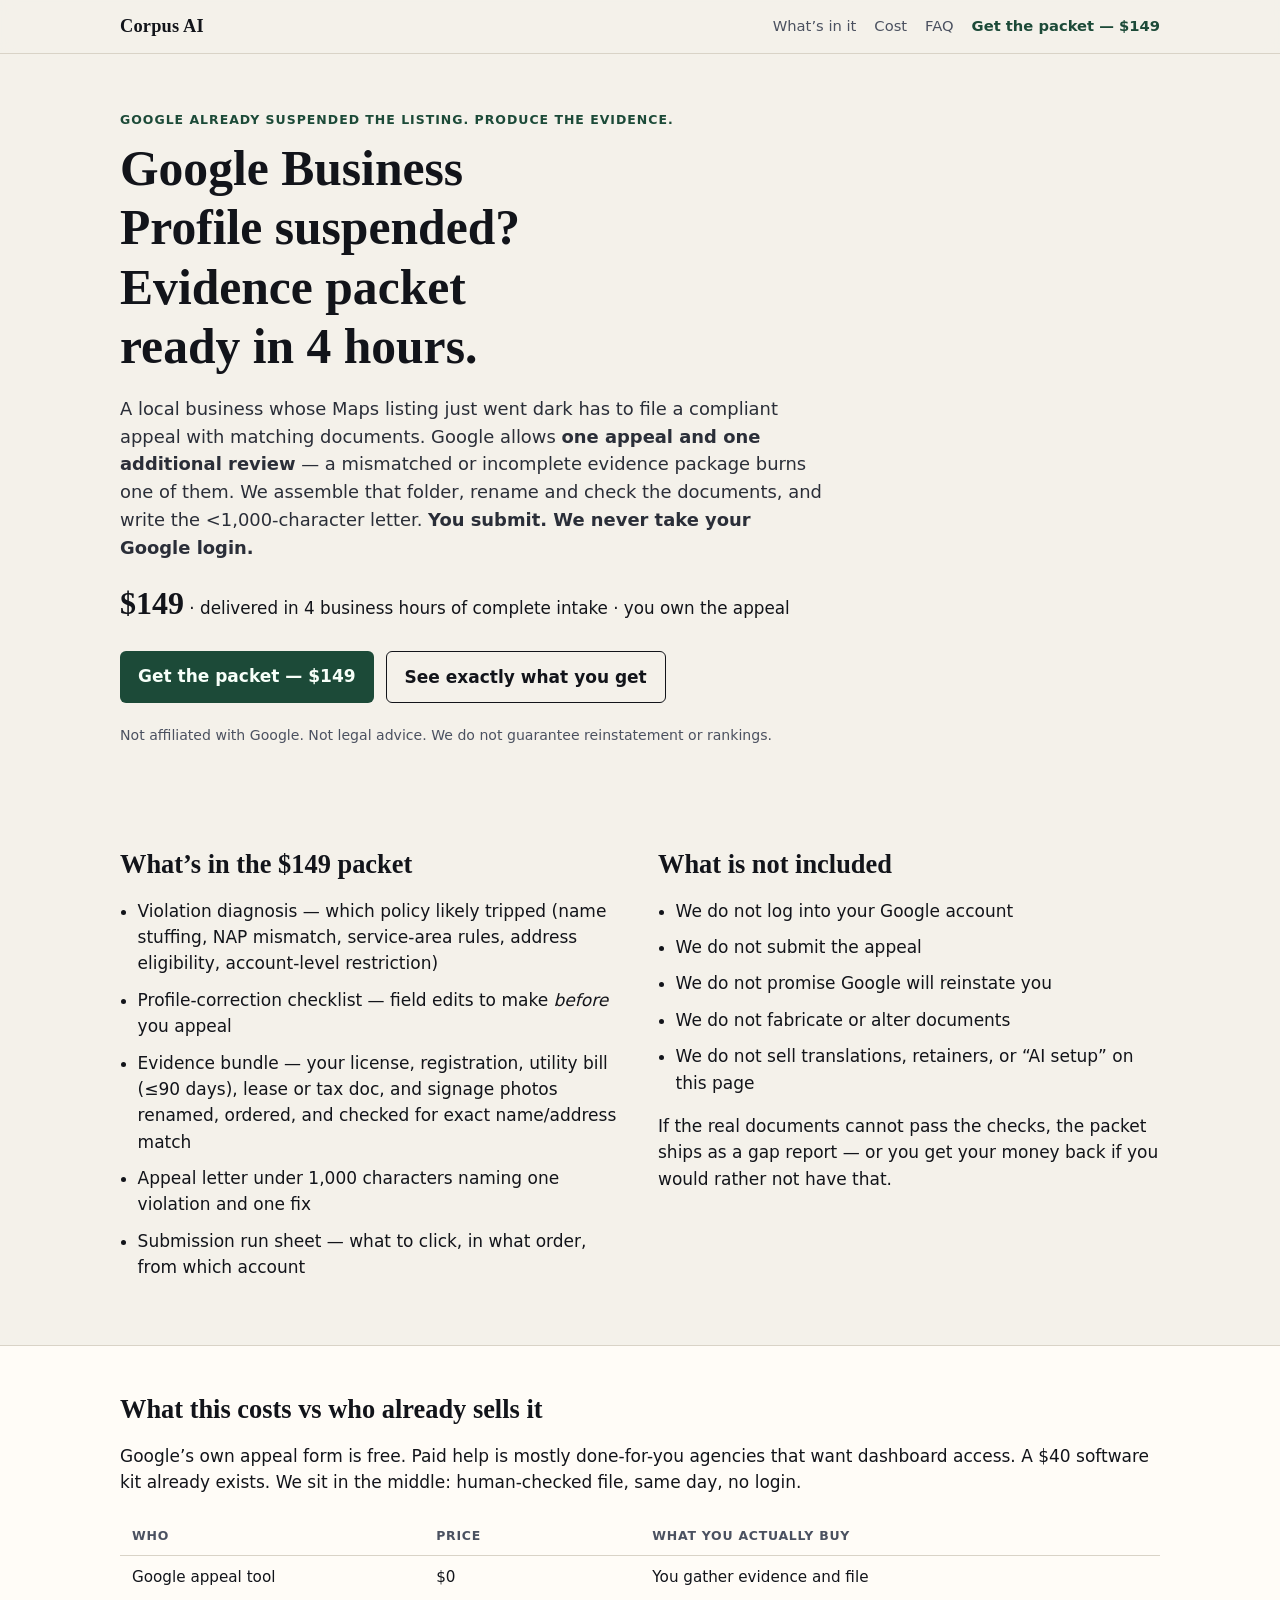
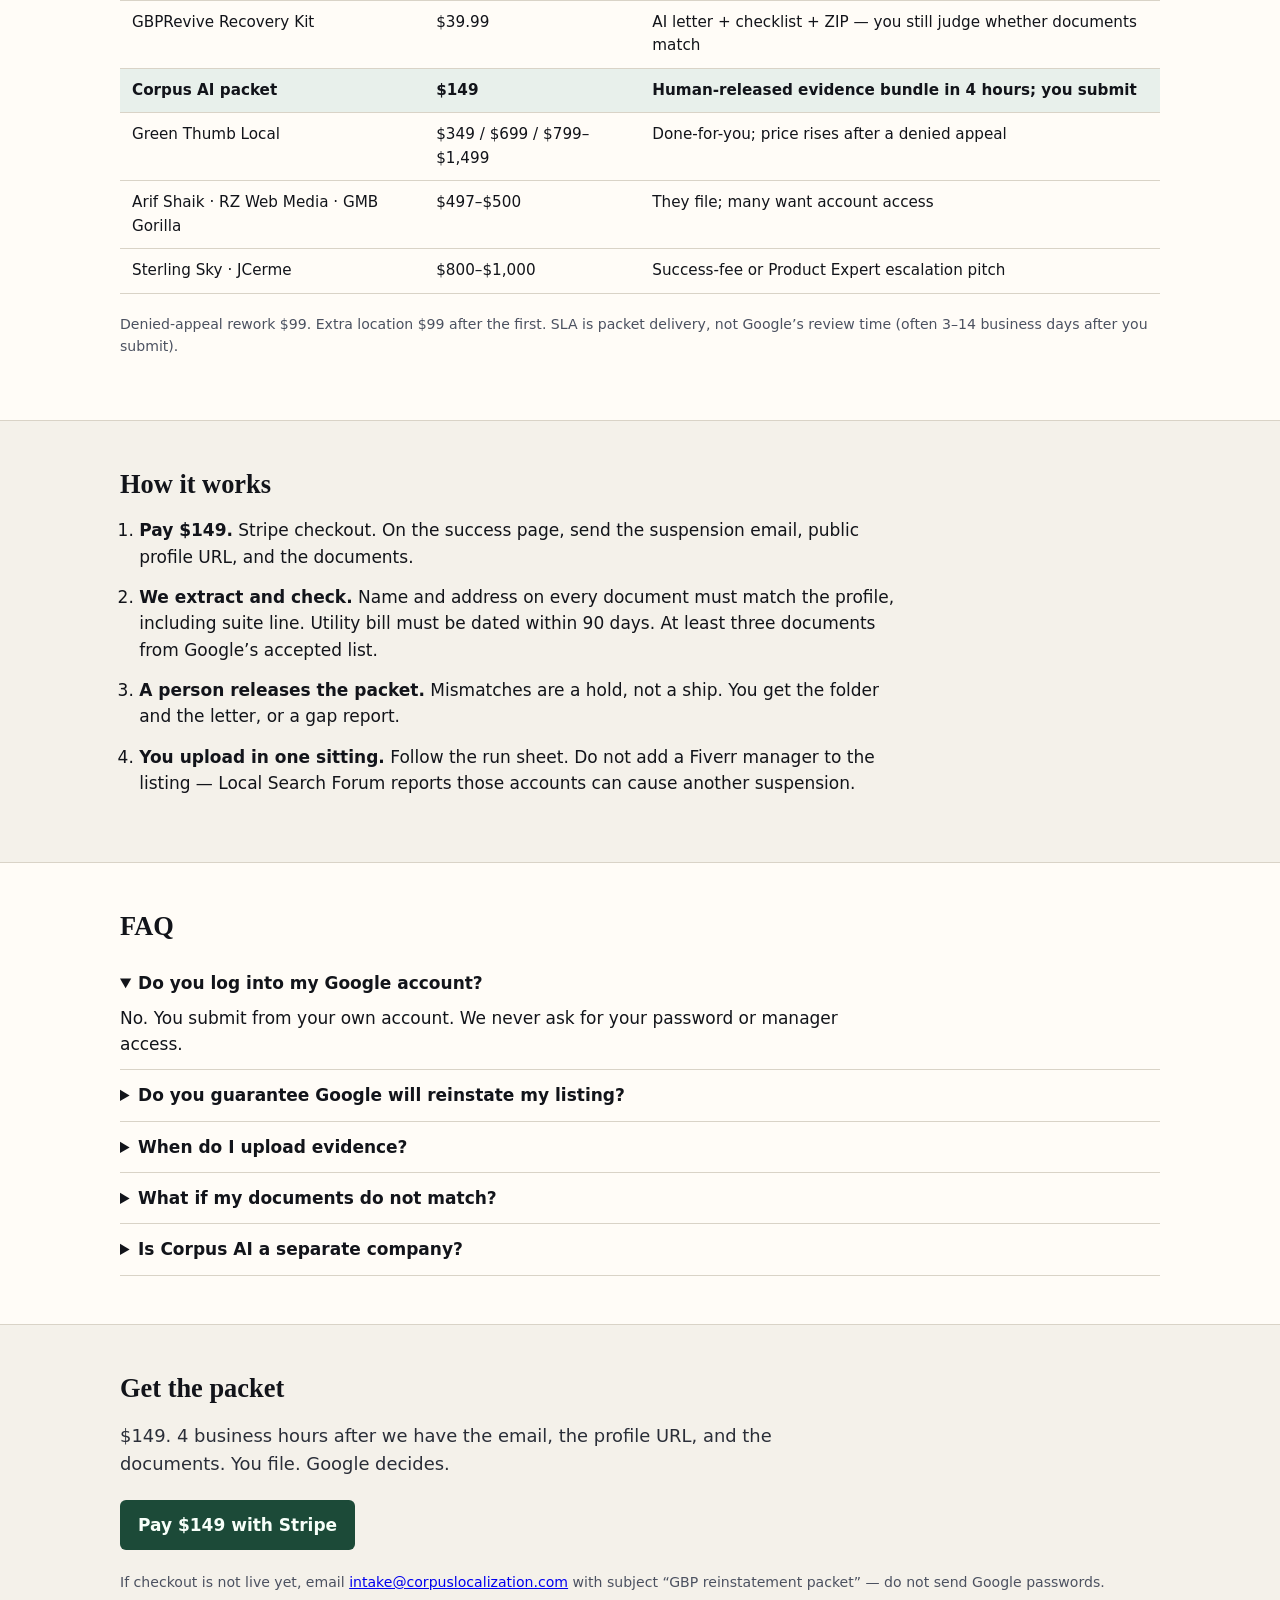
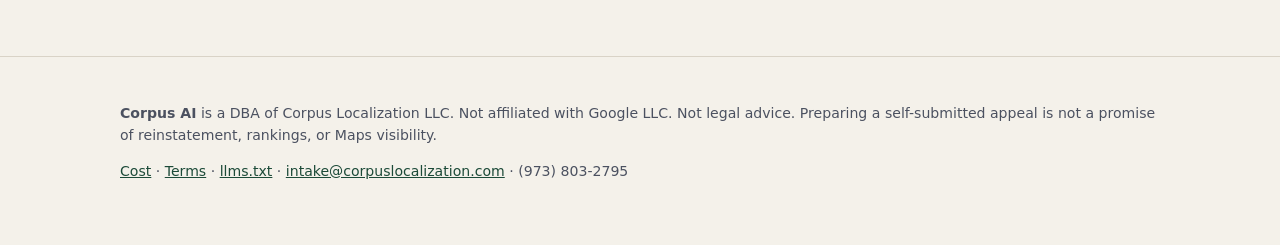
==== index.html @ 4a54da47 "Restore July 2026 appeal-flow copy and add cost page" ====
<!DOCTYPE html>
<html lang="en">
<head>
  <meta charset="utf-8">
  <meta name="viewport" content="width=device-width, initial-scale=1">
  <title>Google Business Profile suspended — evidence packet in 4 hours | Corpus AI</title>
  <meta name="description" content="Google suspended your Business Profile. Get an upload-ready evidence packet in 4 hours for $149. You submit. We never take your Google login. We do not guarantee reinstatement.">
  <link rel="canonical" href="https://nshempstead1.github.io/corpus-ai/">
  <meta name="robots" content="index,follow">
  <meta property="og:title" content="Google Business Profile suspended — evidence packet in 4 hours">
  <meta property="og:description" content="$149. 4-hour SLA. Matching evidence, appeal letter, submission run sheet. You submit from your own account.">
  <meta property="og:url" content="https://nshempstead1.github.io/corpus-ai/">
  <meta property="og:type" content="website">
  <meta property="og:site_name" content="Corpus AI">
  <link rel="stylesheet" href="styles.css">
  <script type="application/ld+json">
  {
    "@context": "https://schema.org",
    "@type": "FAQPage",
    "mainEntity": [
      {
        "@type": "Question",
        "name": "Do you log into my Google account?",
        "acceptedAnswer": {
          "@type": "Answer",
          "text": "No. Corpus AI prepares an evidence packet and a short appeal letter. You submit from your own Google account. We never ask for your password or manager access."
        }
      },
      {
        "@type": "Question",
        "name": "Do you guarantee Google will reinstate my listing?",
        "acceptedAnswer": {
          "@type": "Answer",
          "text": "No. We guarantee a complete, policy-mapped packet delivered within 4 business hours of complete intake. Google’s decision is Google’s. A wrong or early appeal can make the next review harder, which is why we hold packets that fail document checks."
        }
      },
      {
        "@type": "Question",
        "name": "When do I upload evidence?",
        "acceptedAnswer": {
          "@type": "Answer",
          "text": "In July 2026 Google updated the appeal flow so evidence attaches directly while filing. If your account still shows the separate evidence form, Google’s documentation says it must be submitted within 60 minutes of opening it. Either way: Google allows one appeal and, if denied, one additional review — so the packet is built to be complete before you open the appeals tool."
        }
      },
      {
        "@type": "Question",
        "name": "What if my documents do not match the profile?",
        "acceptedAnswer": {
          "@type": "Answer",
          "text": "We do not fabricate utility bills, licenses, or backdated leases. If name or address cannot be matched, you get a gap report of what is missing, or a refund if you would rather not have that."
        }
      },
      {
        "@type": "Question",
        "name": "How is this different from a $349–$1,000 reinstatement agency?",
        "acceptedAnswer": {
          "@type": "Answer",
          "text": "Most shops take dashboard access and file the appeal for you over days or weeks. We sell the file you upload. GBPRevive sells a $39.99 software kit. We are a human-checked packet at $149: OCR and exact name/address match before we release."
        }
      }
    ]
  }
  </script>
</head>
<body>
  <header class="top">
    <div class="wrap bar">
      <a class="brand" href="./">Corpus AI</a>
      <nav>
        <a href="#whats-in">What’s in it</a>
        <a href="cost.html">Cost</a>
        <a href="#faq">FAQ</a>
        <a class="nav-cta" href="#buy">Get the packet — $149</a>
      </nav>
    </div>
  </header>

  <main>
    <section class="hero">
      <div class="wrap">
        <p class="eyebrow">Google already suspended the listing. Produce the evidence.</p>
        <h1>Google Business Profile suspended? Evidence packet ready in 4 hours.</h1>
        <p class="lede">A local business whose Maps listing just went dark has to file a compliant appeal with matching documents. Google allows <strong>one appeal and one additional review</strong> — a mismatched or incomplete evidence package burns one of them. We assemble that folder, rename and check the documents, and write the &lt;1,000-character letter. <strong>You submit. We never take your Google login.</strong></p>
        <p class="price-line"><span class="price">$149</span> · delivered in 4 business hours of complete intake · you own the appeal</p>
        <p class="cta-row">
          <a class="btn" id="buy-btn" href="#buy">Get the packet — $149</a>
          <a class="btn ghost" href="#whats-in">See exactly what you get</a>
        </p>
        <p class="fine">Not affiliated with Google. Not legal advice. We do not guarantee reinstatement or rankings.</p>
      </div>
    </section>

    <section id="whats-in">
      <div class="wrap split">
        <div>
          <h2>What’s in the $149 packet</h2>
          <ul class="checks">
            <li>Violation diagnosis — which policy likely tripped (name stuffing, NAP mismatch, service-area rules, address eligibility, account-level restriction)</li>
            <li>Profile-correction checklist — field edits to make <em>before</em> you appeal</li>
            <li>Evidence bundle — your license, registration, utility bill (≤90 days), lease or tax doc, and signage photos renamed, ordered, and checked for exact name/address match</li>
            <li>Appeal letter under 1,000 characters naming one violation and one fix</li>
            <li>Submission run sheet — what to click, in what order, from which account</li>
          </ul>
        </div>
        <div>
          <h2>What is not included</h2>
          <ul class="no">
            <li>We do not log into your Google account</li>
            <li>We do not submit the appeal</li>
            <li>We do not promise Google will reinstate you</li>
            <li>We do not fabricate or alter documents</li>
            <li>We do not sell translations, retainers, or “AI setup” on this page</li>
          </ul>
          <p>If the real documents cannot pass the checks, the packet ships as a gap report — or you get your money back if you would rather not have that.</p>
        </div>
      </div>
    </section>

    <section class="alt" id="price">
      <div class="wrap">
        <h2>What this costs vs who already sells it</h2>
        <p>Google’s own appeal form is free. Paid help is mostly done-for-you agencies that want dashboard access. A $40 software kit already exists. We sit in the middle: human-checked file, same day, no login.</p>
        <div class="table-wrap">
          <table>
            <thead>
              <tr>
                <th>Who</th>
                <th>Price</th>
                <th>What you actually buy</th>
              </tr>
            </thead>
            <tbody>
              <tr>
                <td>Google appeal tool</td>
                <td>$0</td>
                <td>You gather evidence and file</td>
              </tr>
              <tr>
                <td>GBPRevive Recovery Kit</td>
                <td>$39.99</td>
                <td>AI letter + checklist + ZIP — you still judge whether documents match</td>
              </tr>
              <tr class="us">
                <td>Corpus AI packet</td>
                <td>$149</td>
                <td>Human-released evidence bundle in 4 hours; you submit</td>
              </tr>
              <tr>
                <td>Green Thumb Local</td>
                <td>$349 / $699 / $799–$1,499</td>
                <td>Done-for-you; price rises after a denied appeal</td>
              </tr>
              <tr>
                <td>Arif Shaik · RZ Web Media · GMB Gorilla</td>
                <td>$497–$500</td>
                <td>They file; many want account access</td>
              </tr>
              <tr>
                <td>Sterling Sky · JCerme</td>
                <td>$800–$1,000</td>
                <td>Success-fee or Product Expert escalation pitch</td>
              </tr>
            </tbody>
          </table>
        </div>
        <p class="fine">Denied-appeal rework $99. Extra location $99 after the first. SLA is packet delivery, not Google’s review time (often 3–14 business days after you submit).</p>
      </div>
    </section>

    <section>
      <div class="wrap">
        <h2>How it works</h2>
        <ol class="steps">
          <li><strong>Pay $149.</strong> Stripe checkout. On the success page, send the suspension email, public profile URL, and the documents.</li>
          <li><strong>We extract and check.</strong> Name and address on every document must match the profile, including suite line. Utility bill must be dated within 90 days. At least three documents from Google’s accepted list.</li>
          <li><strong>A person releases the packet.</strong> Mismatches are a hold, not a ship. You get the folder and the letter, or a gap report.</li>
          <li><strong>You upload in one sitting.</strong> Follow the run sheet. Do not add a Fiverr manager to the listing — Local Search Forum reports those accounts can cause another suspension.</li>
        </ol>
      </div>
    </section>

    <section class="alt" id="faq">
      <div class="wrap">
        <h2>FAQ</h2>
        <details open>
          <summary>Do you log into my Google account?</summary>
          <p>No. You submit from your own account. We never ask for your password or manager access.</p>
        </details>
        <details>
          <summary>Do you guarantee Google will reinstate my listing?</summary>
          <p>No. We guarantee a complete, policy-mapped packet within 4 business hours of complete intake. Google’s decision is Google’s. Appealing a profile that still violates the rules can make the next review harder.</p>
        </details>
        <details>
          <summary>When do I upload evidence?</summary>
          <p>In July 2026 Google updated the appeal flow so evidence attaches directly while filing (support.google.com/business/answer/4569145). If your account still shows the separate evidence form, Google says it must be submitted within 60 minutes of opening it. Reviews take up to 5 business days, and you get one appeal plus one additional review — your first submission should be the strong one.</p>
        </details>
        <details>
          <summary>What if my documents do not match?</summary>
          <p>We do not fabricate documents. You get a gap report of what is missing, or a refund.</p>
        </details>
        <details>
          <summary>Is Corpus AI a separate company?</summary>
          <p>No. Corpus AI is a DBA of Corpus Localization LLC. This product is not a certified translation. Reviews for this packet should not be left on the translation listing.</p>
        </details>
      </div>
    </section>

    <section id="buy">
      <div class="wrap buy">
        <h2>Get the packet</h2>
        <p class="lede">$149. 4 business hours after we have the email, the profile URL, and the documents. You file. Google decides.</p>
        <p class="cta-row">
          <a class="btn" id="pay-btn" href="https://buy.stripe.com/8x200b8hPf1L8pl6RFco11h">Pay $149 with Stripe</a>
        </p>
        <p class="fine">If checkout is not live yet, email <a href="mailto:intake@corpuslocalization.com?subject=GBP%20reinstatement%20packet">intake@corpuslocalization.com</a> with subject “GBP reinstatement packet” — do not send Google passwords.</p>
      </div>
    </section>
  </main>

  <footer>
    <div class="wrap">
      <p><strong>Corpus AI</strong> is a DBA of Corpus Localization LLC. Not affiliated with Google LLC. Not legal advice. Preparing a self-submitted appeal is not a promise of reinstatement, rankings, or Maps visibility.</p>
      <p>
        <a href="cost.html">Cost</a>
        · <a href="terms.html">Terms</a>
        · <a href="llms.txt">llms.txt</a>
        · <a href="mailto:intake@corpuslocalization.com">intake@corpuslocalization.com</a>
        · (973) 803-2795
      </p>
    </div>
  </footer>
</body>
</html>
---- styles.css ----
:root {
  --ink: #12141a;
  --muted: #4b5160;
  --bg: #f4f1ea;
  --paper: #fffcf7;
  --line: #d9d3c7;
  --accent: #1c4a38;
  --accent-2: #16392c;
  --us: #e8f0eb;
  --no: #6b2c2c;
  --font: "Iowan Old Style", "Palatino Linotype", Palatino, Georgia, serif;
  --sans: "Avenir Next", "Segoe UI", system-ui, sans-serif;
}
* { box-sizing: border-box; }
html { scroll-behavior: smooth; }
body {
  margin: 0;
  color: var(--ink);
  background: var(--bg);
  font-family: var(--sans);
  font-size: 17px;
  line-height: 1.55;
}
.wrap { width: min(1040px, calc(100% - 32px)); margin: 0 auto; }
.top {
  position: sticky; top: 0; z-index: 5;
  background: rgba(244,241,234,.92);
  backdrop-filter: blur(8px);
  border-bottom: 1px solid var(--line);
}
.bar { display: flex; align-items: center; justify-content: space-between; gap: 16px; padding: 12px 0; }
.brand { font-family: var(--font); font-weight: 700; font-size: 1.15rem; color: var(--ink); text-decoration: none; letter-spacing: .01em; }
nav { display: flex; gap: 18px; align-items: center; flex-wrap: wrap; }
nav a { color: var(--muted); text-decoration: none; font-size: .92rem; }
nav a:hover { color: var(--ink); }
.nav-cta { color: var(--accent) !important; font-weight: 650; }
.hero { padding: 56px 0 40px; }
h1, h2 { font-family: var(--font); line-height: 1.2; margin: 0 0 16px; }
h1 { font-size: clamp(2rem, 4.2vw, 3.1rem); max-width: 18ch; }
h2 { font-size: 1.65rem; }
.eyebrow { text-transform: uppercase; letter-spacing: .08em; font-size: .78rem; color: var(--accent); font-weight: 700; margin: 0 0 10px; }
.lede { font-size: 1.12rem; max-width: 62ch; color: #2a2e38; }
.price-line { font-size: 1.05rem; }
.price { font-family: var(--font); font-size: 2rem; font-weight: 700; }
.cta-row { display: flex; gap: 12px; flex-wrap: wrap; margin: 22px 0; }
.btn {
  display: inline-block;
  background: var(--accent);
  color: #f7fff9;
  text-decoration: none;
  padding: 12px 18px;
  border-radius: 6px;
  font-weight: 650;
}
.btn:hover { background: var(--accent-2); }
.btn.ghost { background: transparent; color: var(--ink); border: 1px solid var(--ink); }
.fine { color: var(--muted); font-size: .88rem; }
section { padding: 48px 0; }
section.alt { background: var(--paper); border-block: 1px solid var(--line); }
.split { display: grid; grid-template-columns: 1fr 1fr; gap: 36px; }
ul.checks, ul.no { padding-left: 1.1rem; }
ul.checks li { margin: 0 0 10px; }
ul.no li { margin: 0 0 10px; }
.table-wrap { overflow-x: auto; margin: 20px 0; }
table { width: 100%; border-collapse: collapse; font-size: .95rem; }
th, td { text-align: left; padding: 10px 12px; border-bottom: 1px solid var(--line); vertical-align: top; }
th { font-size: .78rem; text-transform: uppercase; letter-spacing: .06em; color: var(--muted); }
tr.us { background: var(--us); font-weight: 600; }
ol.steps { padding-left: 1.2rem; }
ol.steps li { margin: 0 0 14px; max-width: 70ch; }
details { border-bottom: 1px solid var(--line); padding: 12px 0; }
summary { cursor: pointer; font-weight: 650; }
details p { margin: 8px 0 0; max-width: 70ch; }
.buy { text-align: left; }
.article h1 { max-width: 28ch; }
.article p, .article li { max-width: 70ch; }
.article h3 { font-family: var(--font); font-size: 1.2rem; margin: 28px 0 8px; }
footer { padding: 32px 0 48px; color: var(--muted); font-size: .88rem; border-top: 1px solid var(--line); }
footer a { color: var(--accent); }
@media (max-width: 800px) {
  .split { grid-template-columns: 1fr; }
  nav .nav-cta { display: none; }
  h1 { max-width: none; }
}
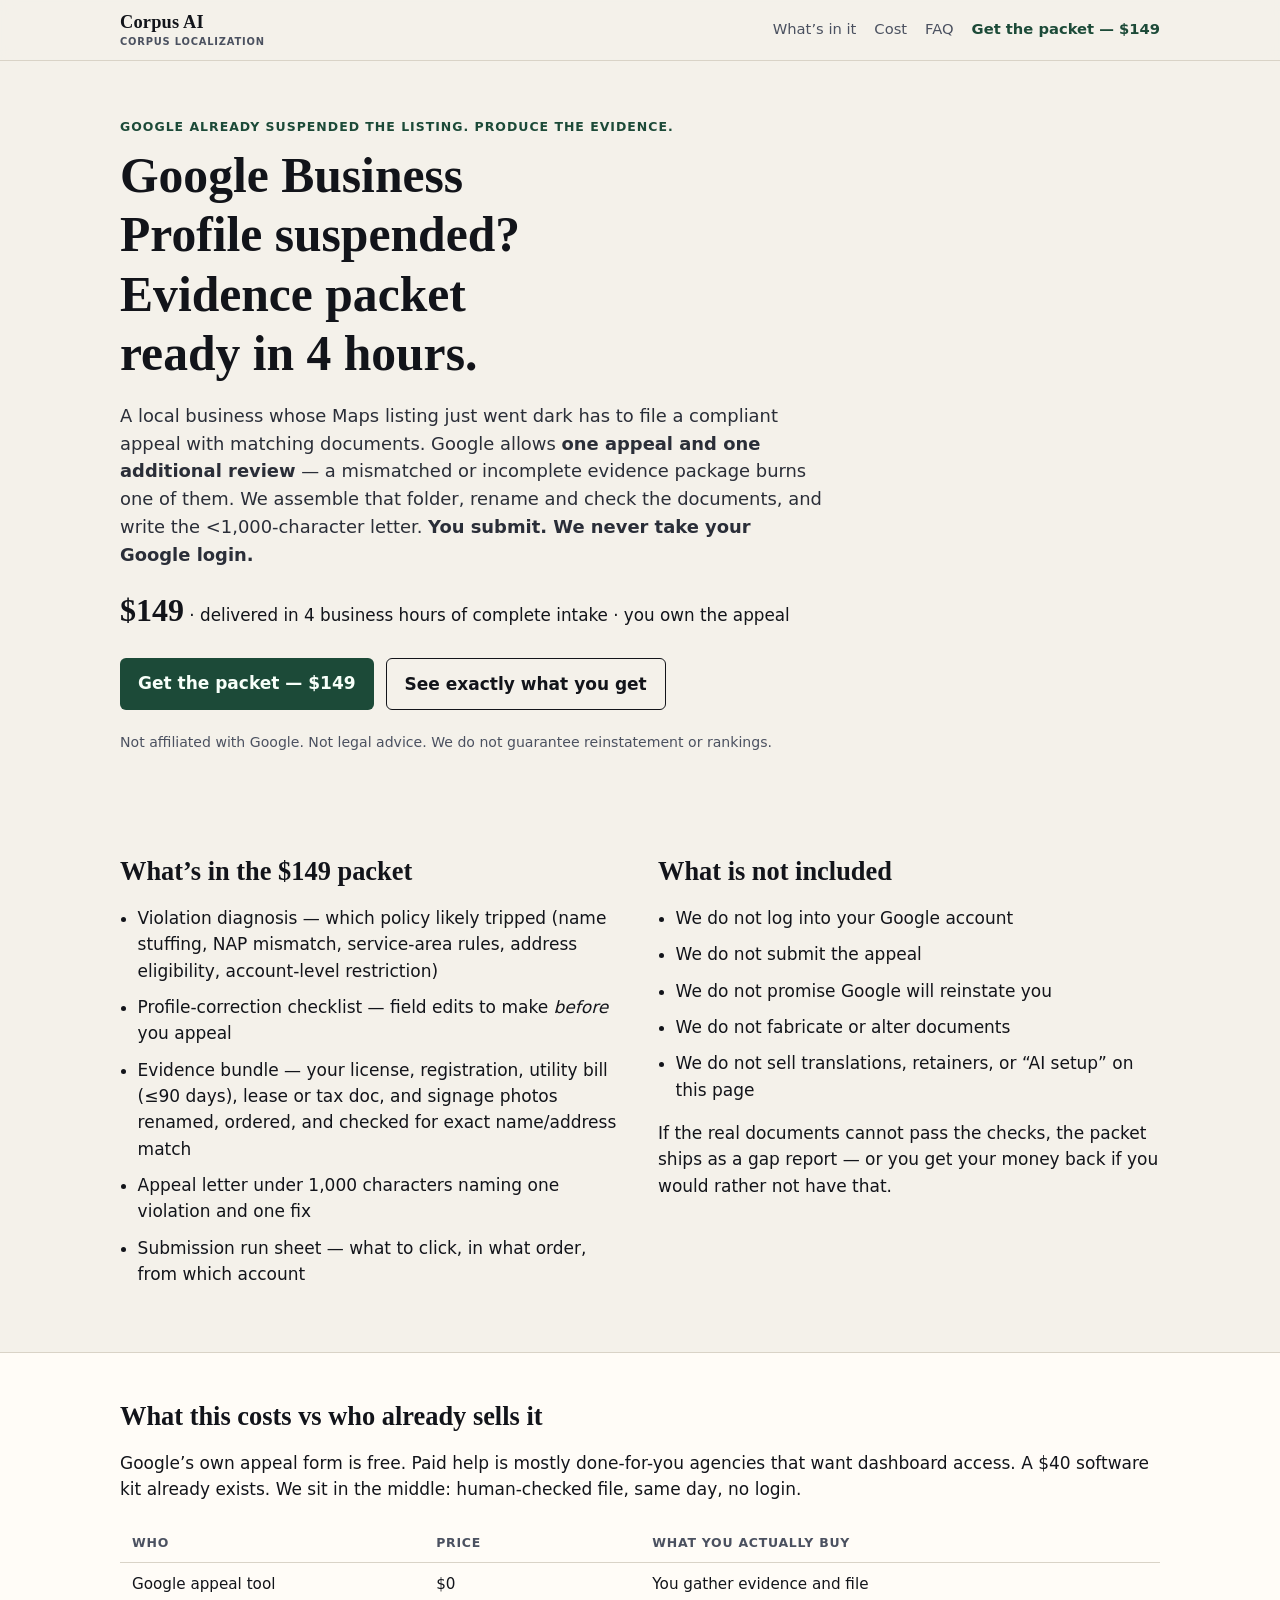
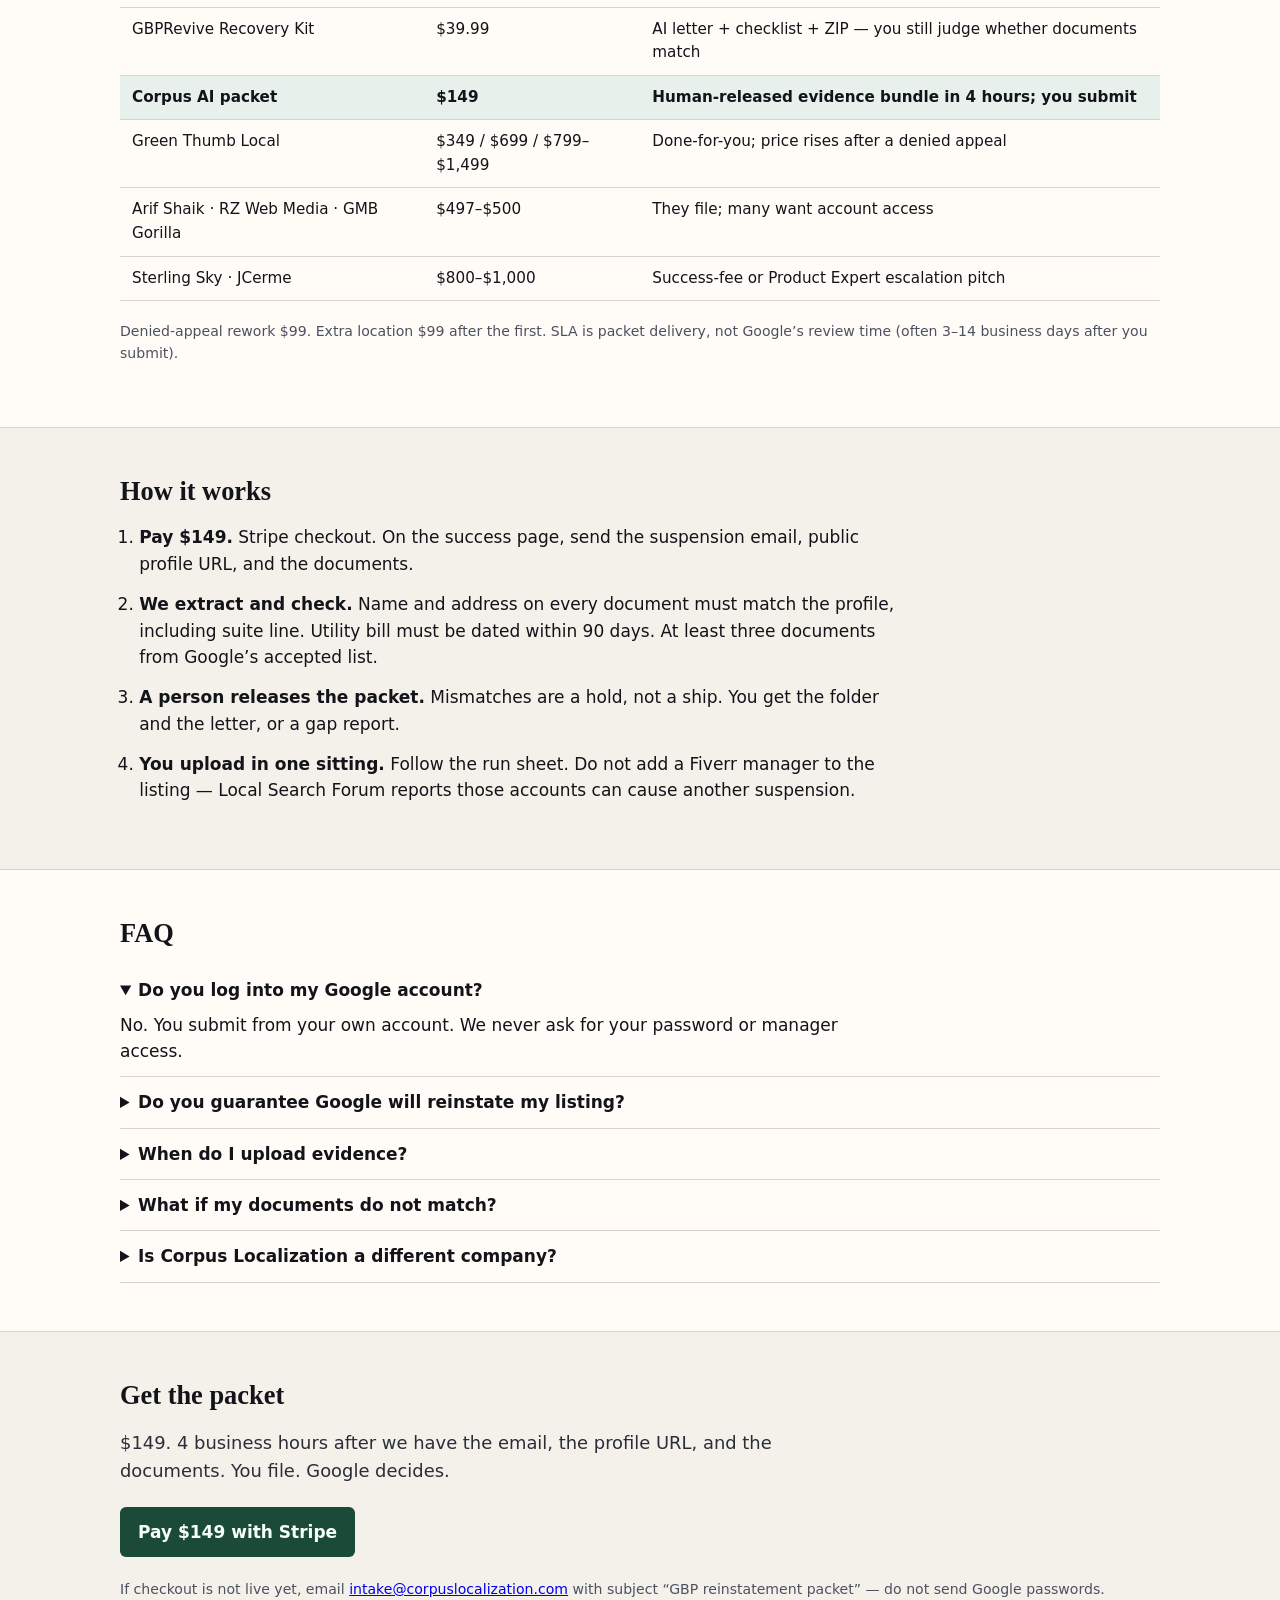
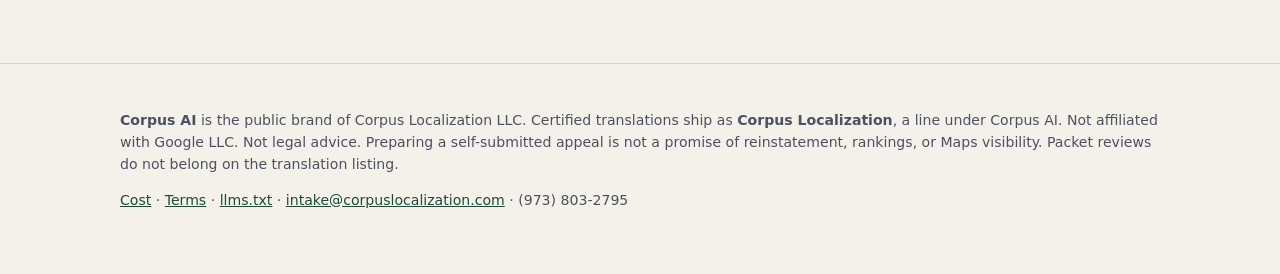
==== commit 5bc55d64: "Put Corpus Localization under the Corpus AI lockup" ====
--- a/index.html
+++ b/index.html
@@ -65,7 +65,7 @@
 <body>
   <header class="top">
     <div class="wrap bar">
-      <a class="brand" href="./">Corpus AI</a>
+      <a class="brand" href="./">Corpus AI <span class="brand-line">Corpus Localization</span></a>
       <nav>
         <a href="#whats-in">What’s in it</a>
         <a href="cost.html">Cost</a>
@@ -199,8 +199,8 @@
           <p>We do not fabricate documents. You get a gap report of what is missing, or a refund.</p>
         </details>
         <details>
-          <summary>Is Corpus AI a separate company?</summary>
-          <p>No. Corpus AI is a DBA of Corpus Localization LLC. This product is not a certified translation. Reviews for this packet should not be left on the translation listing.</p>
+          <summary>Is Corpus Localization a different company?</summary>
+          <p>No. Corpus AI is the public brand. Corpus Localization (certified translations) is a line under Corpus AI — same LLC. This packet is not a certified translation. Leave translation reviews on the translation listing.</p>
         </details>
       </div>
     </section>
@@ -219,7 +219,7 @@
 
   <footer>
     <div class="wrap">
-      <p><strong>Corpus AI</strong> is a DBA of Corpus Localization LLC. Not affiliated with Google LLC. Not legal advice. Preparing a self-submitted appeal is not a promise of reinstatement, rankings, or Maps visibility.</p>
+      <p><strong>Corpus AI</strong> is the public brand of Corpus Localization LLC. Certified translations ship as <strong>Corpus Localization</strong>, a line under Corpus AI. Not affiliated with Google LLC. Not legal advice. Preparing a self-submitted appeal is not a promise of reinstatement, rankings, or Maps visibility. Packet reviews do not belong on the translation listing.</p>
       <p>
         <a href="cost.html">Cost</a>
         · <a href="terms.html">Terms</a>
--- a/styles.css
+++ b/styles.css
@@ -29,7 +29,26 @@
   border-bottom: 1px solid var(--line);
 }
 .bar { display: flex; align-items: center; justify-content: space-between; gap: 16px; padding: 12px 0; }
-.brand { font-family: var(--font); font-weight: 700; font-size: 1.15rem; color: var(--ink); text-decoration: none; letter-spacing: .01em; }
+.brand {
+  display: flex;
+  flex-direction: column;
+  font-family: var(--font);
+  font-weight: 700;
+  font-size: 1.15rem;
+  color: var(--ink);
+  text-decoration: none;
+  letter-spacing: .01em;
+  line-height: 1.15;
+}
+.brand-line {
+  font-family: var(--sans);
+  font-size: .62rem;
+  font-weight: 650;
+  letter-spacing: .08em;
+  text-transform: uppercase;
+  color: var(--muted);
+  margin-top: 3px;
+}
 nav { display: flex; gap: 18px; align-items: center; flex-wrap: wrap; }
 nav a { color: var(--muted); text-decoration: none; font-size: .92rem; }
 nav a:hover { color: var(--ink); }
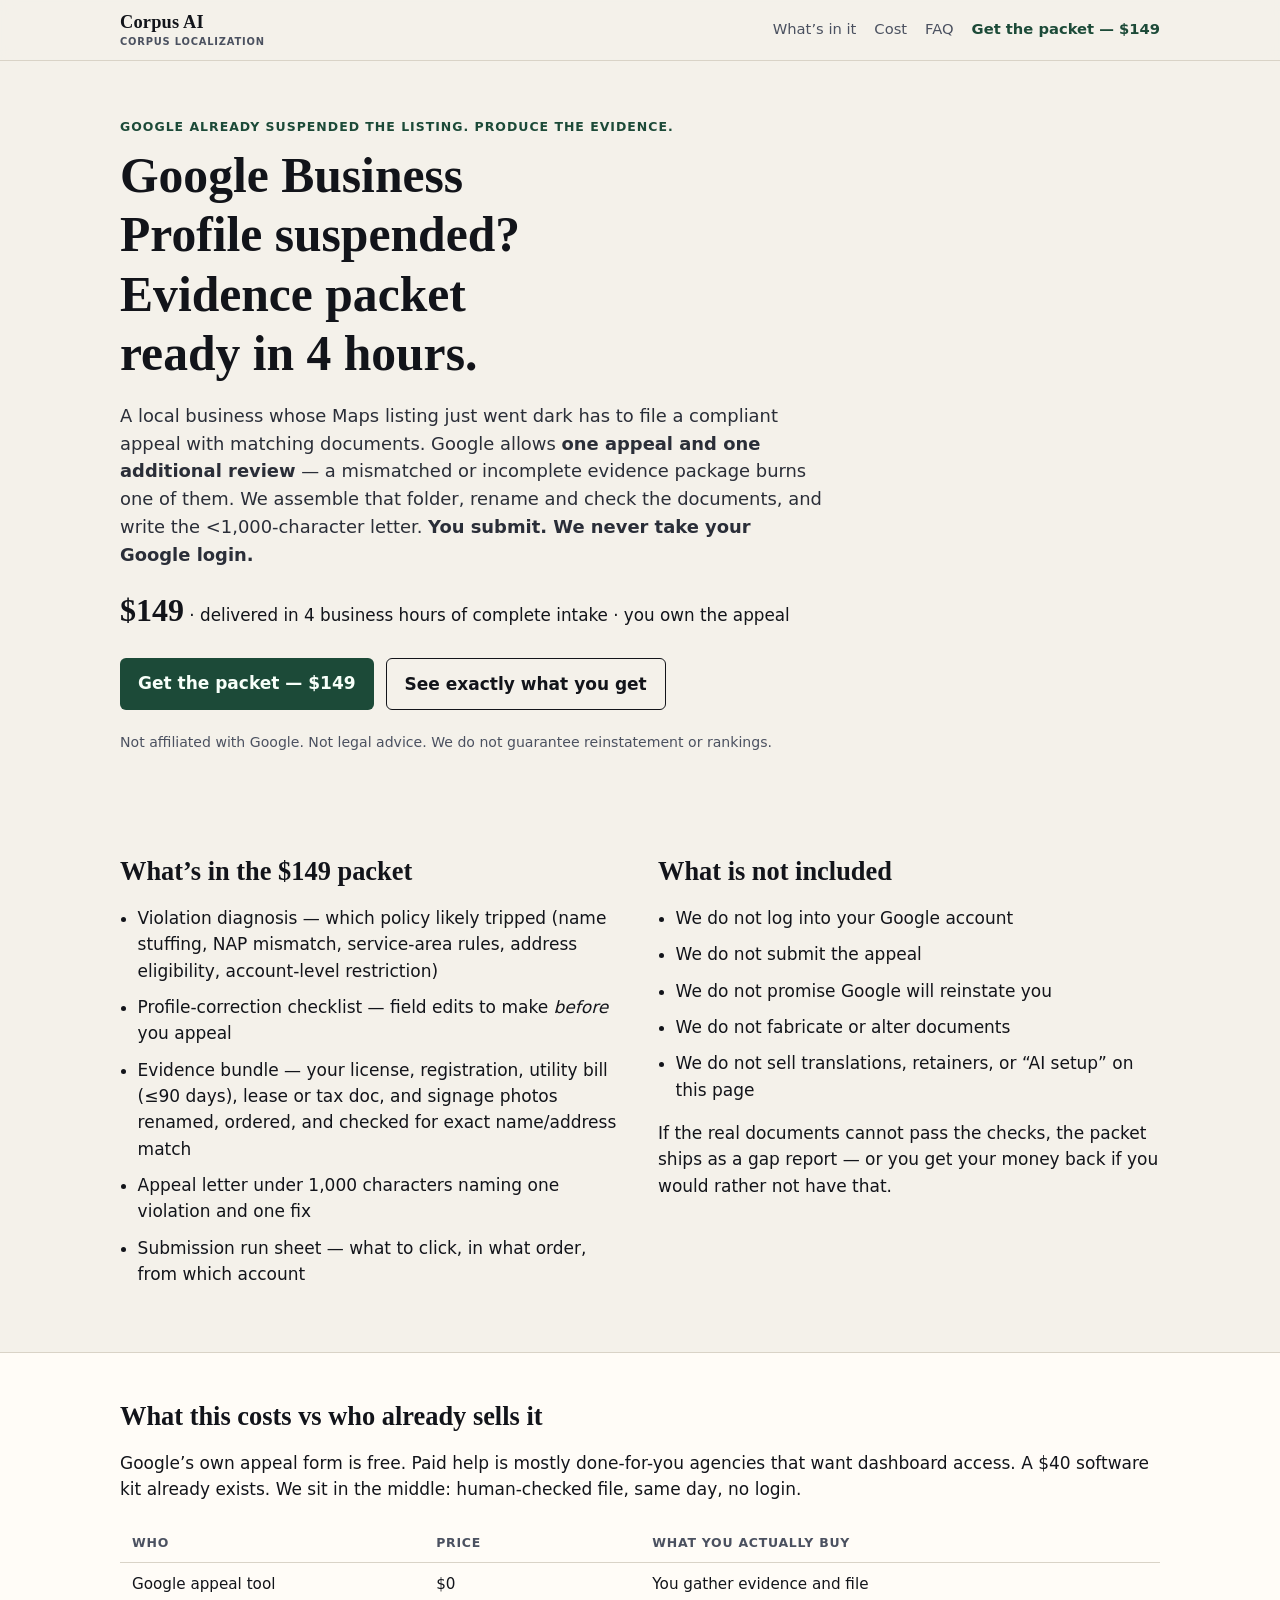
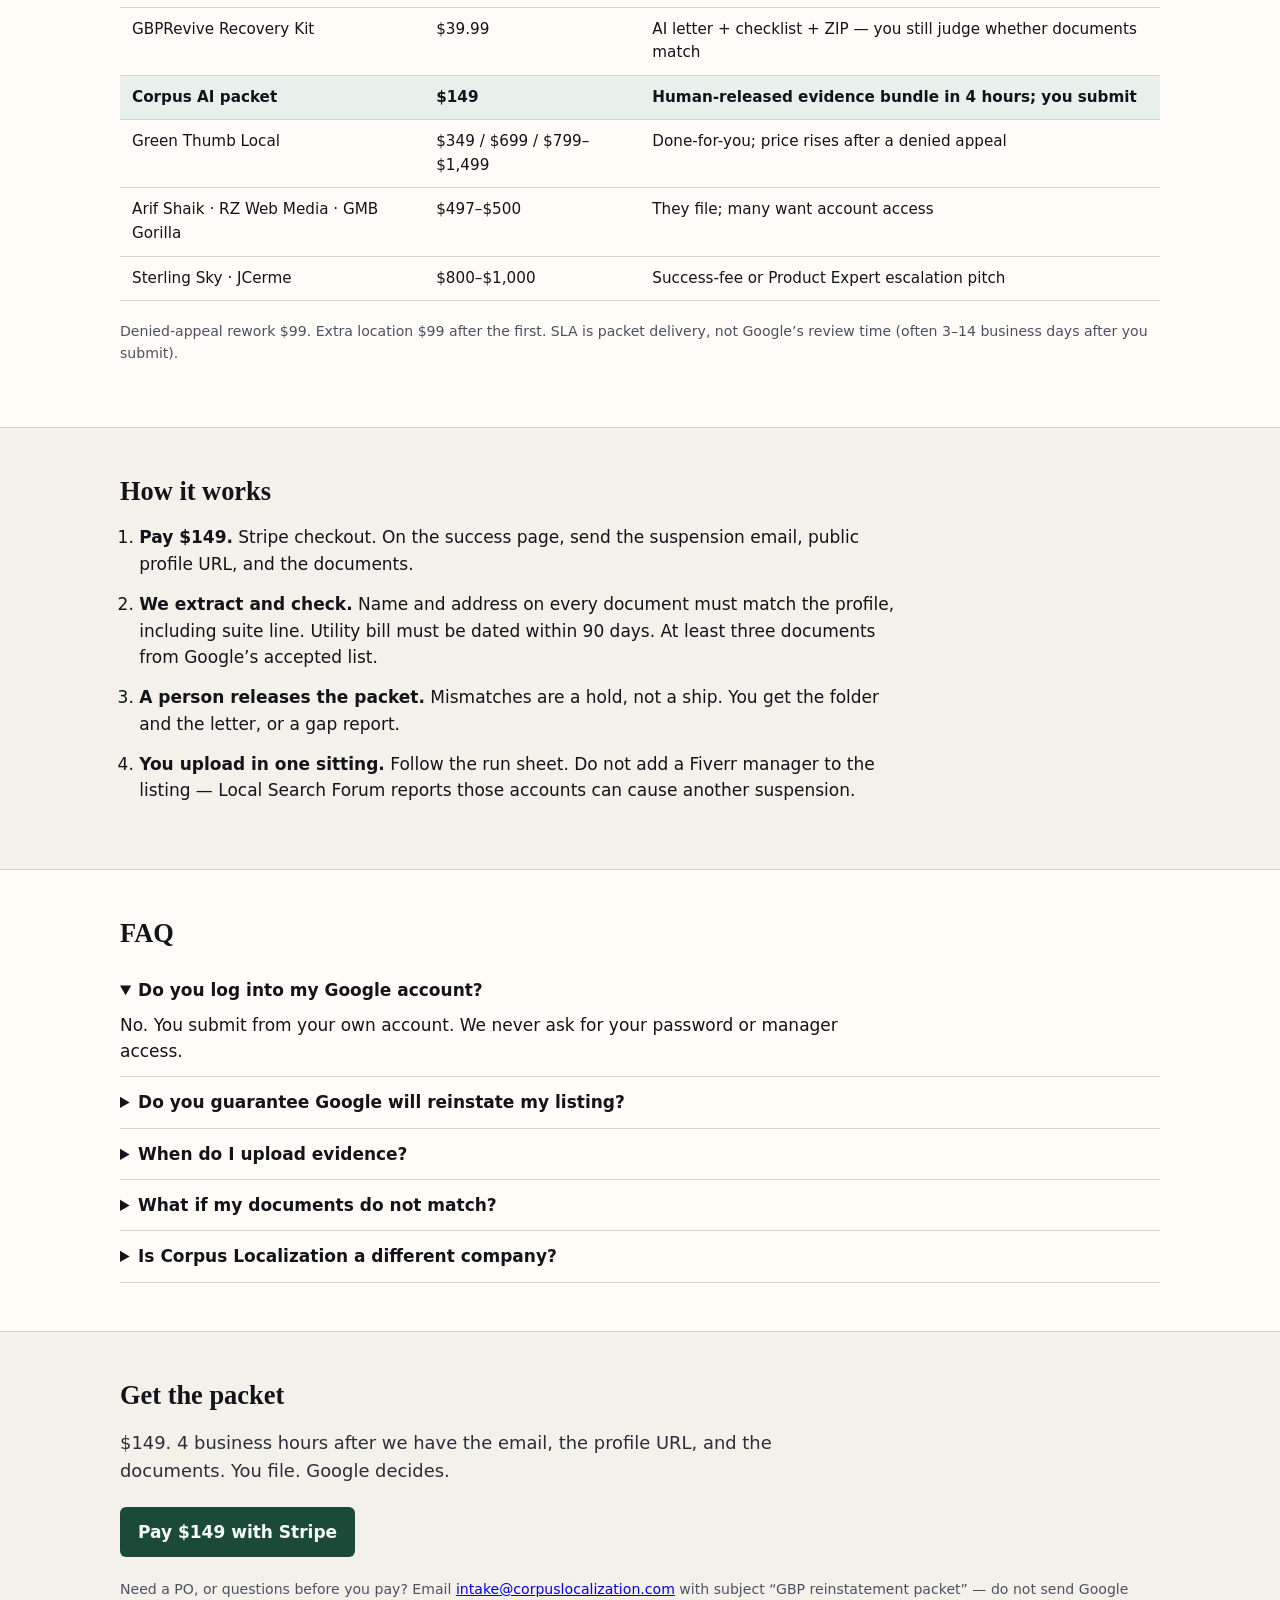
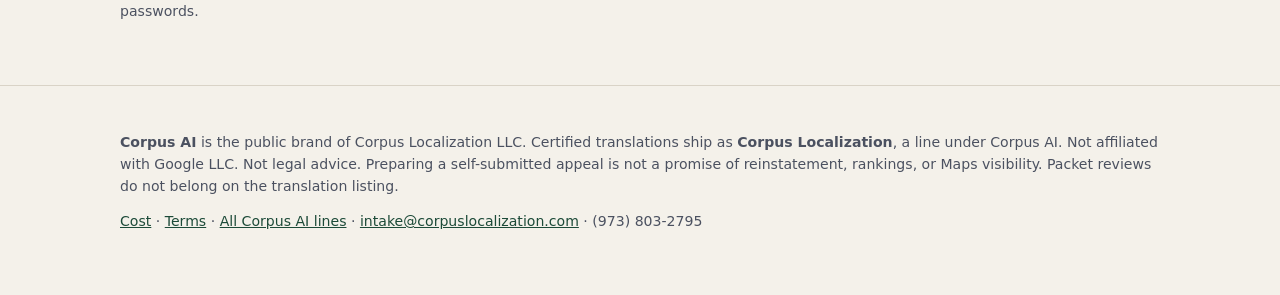
==== commit 4262a0f5: "Start selling: live CTAs, indexed hub, invoice copy" ====
--- a/index.html
+++ b/index.html
@@ -212,7 +212,7 @@
         <p class="cta-row">
           <a class="btn" id="pay-btn" href="https://buy.stripe.com/8x200b8hPf1L8pl6RFco11h">Pay $149 with Stripe</a>
         </p>
-        <p class="fine">If checkout is not live yet, email <a href="mailto:intake@corpuslocalization.com?subject=GBP%20reinstatement%20packet">intake@corpuslocalization.com</a> with subject “GBP reinstatement packet” — do not send Google passwords.</p>
+        <p class="fine">Need a PO, or questions before you pay? Email <a href="mailto:intake@corpuslocalization.com?subject=GBP%20reinstatement%20packet">intake@corpuslocalization.com</a> with subject “GBP reinstatement packet” — do not send Google passwords.</p>
       </div>
     </section>
   </main>
@@ -223,7 +223,7 @@
       <p>
         <a href="cost.html">Cost</a>
         · <a href="terms.html">Terms</a>
-        · <a href="llms.txt">llms.txt</a>
+        · <a href="https://nshempstead1.github.io/corpus-ai-hub/">All Corpus AI lines</a>
         · <a href="mailto:intake@corpuslocalization.com">intake@corpuslocalization.com</a>
         · (973) 803-2795
       </p>
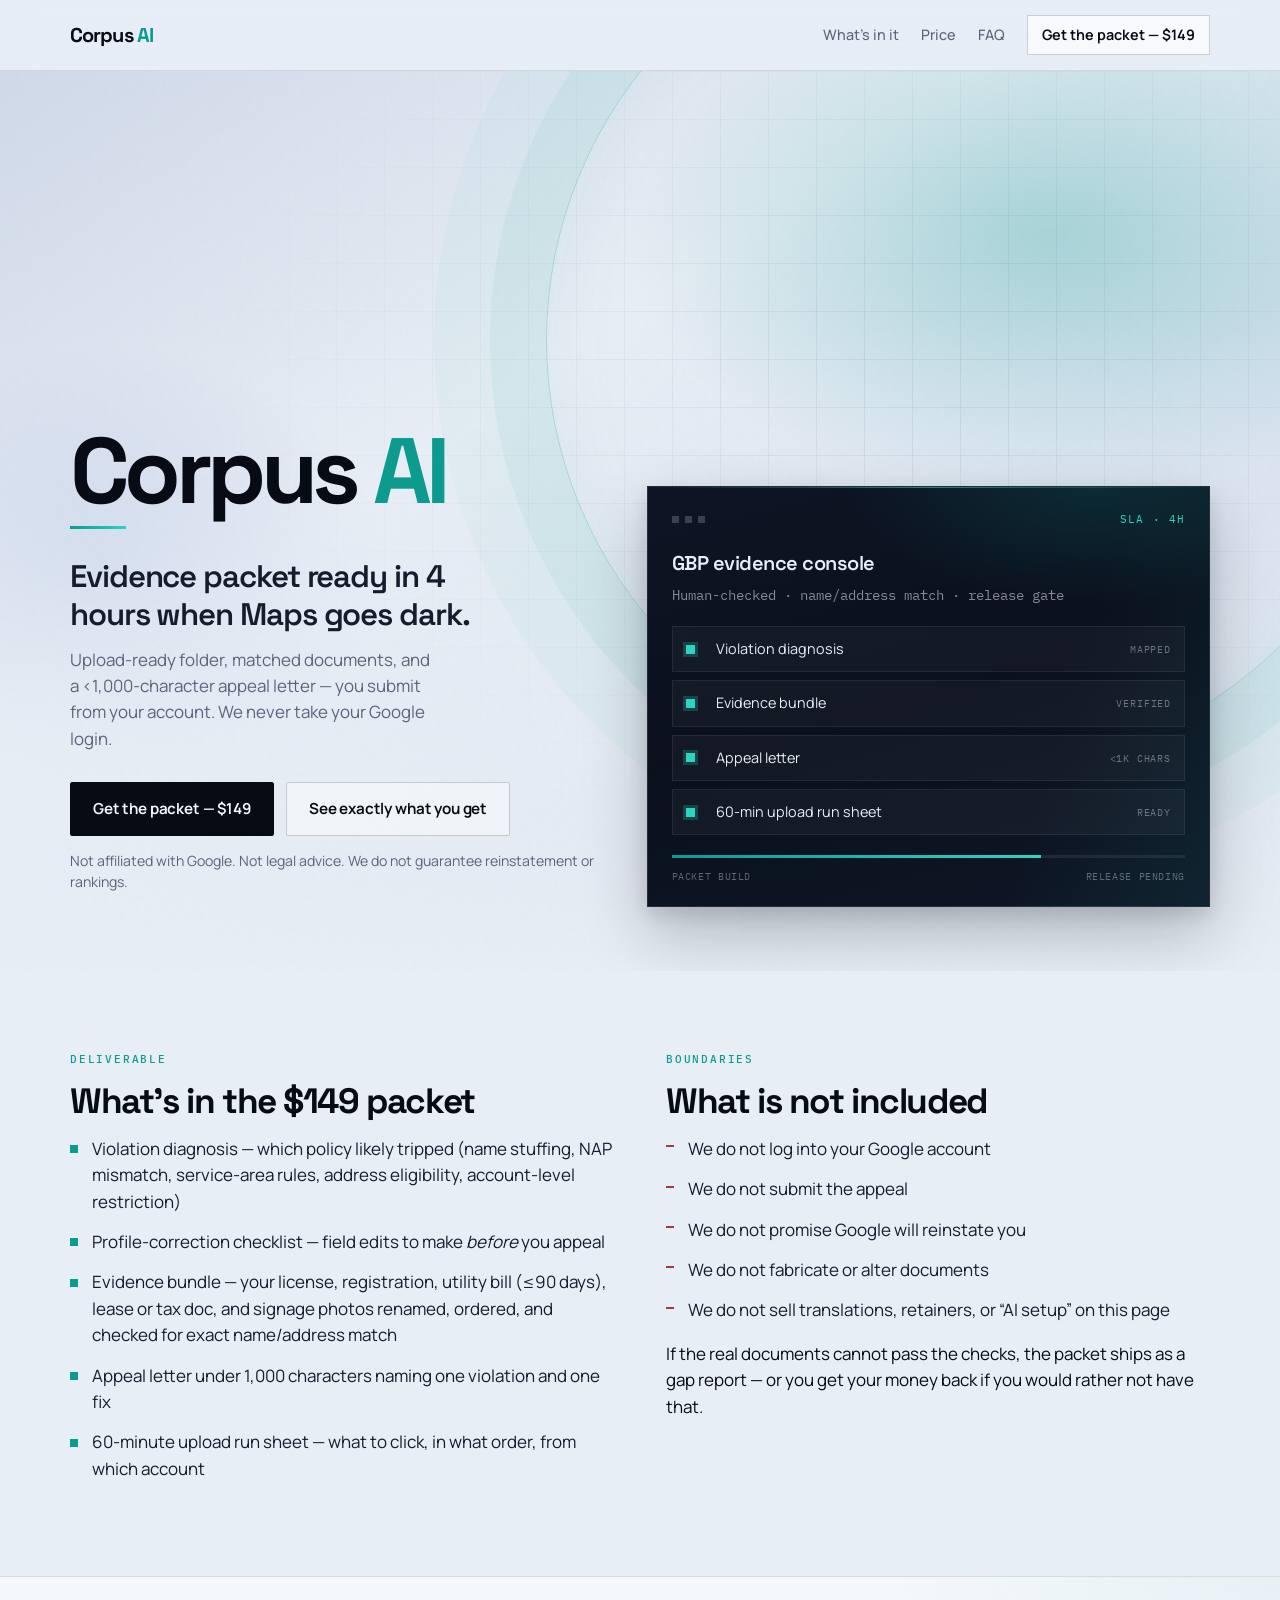
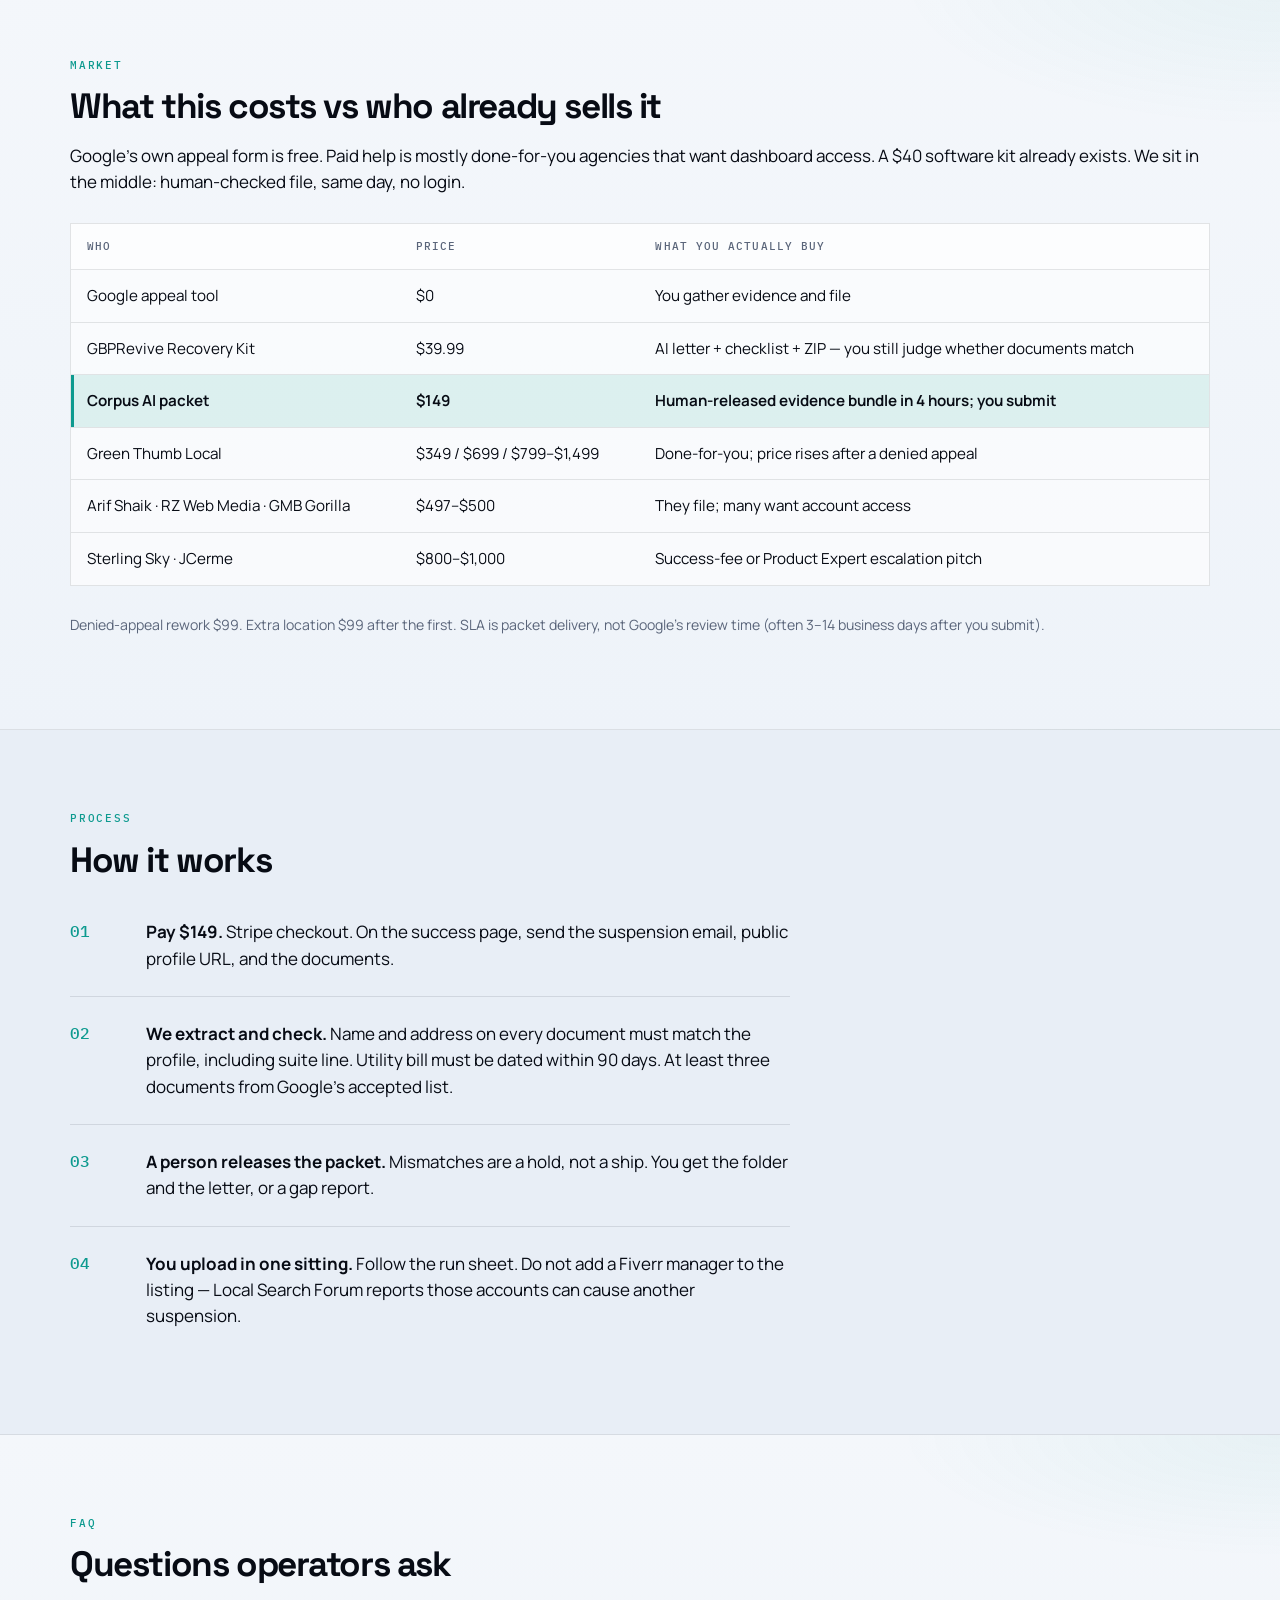
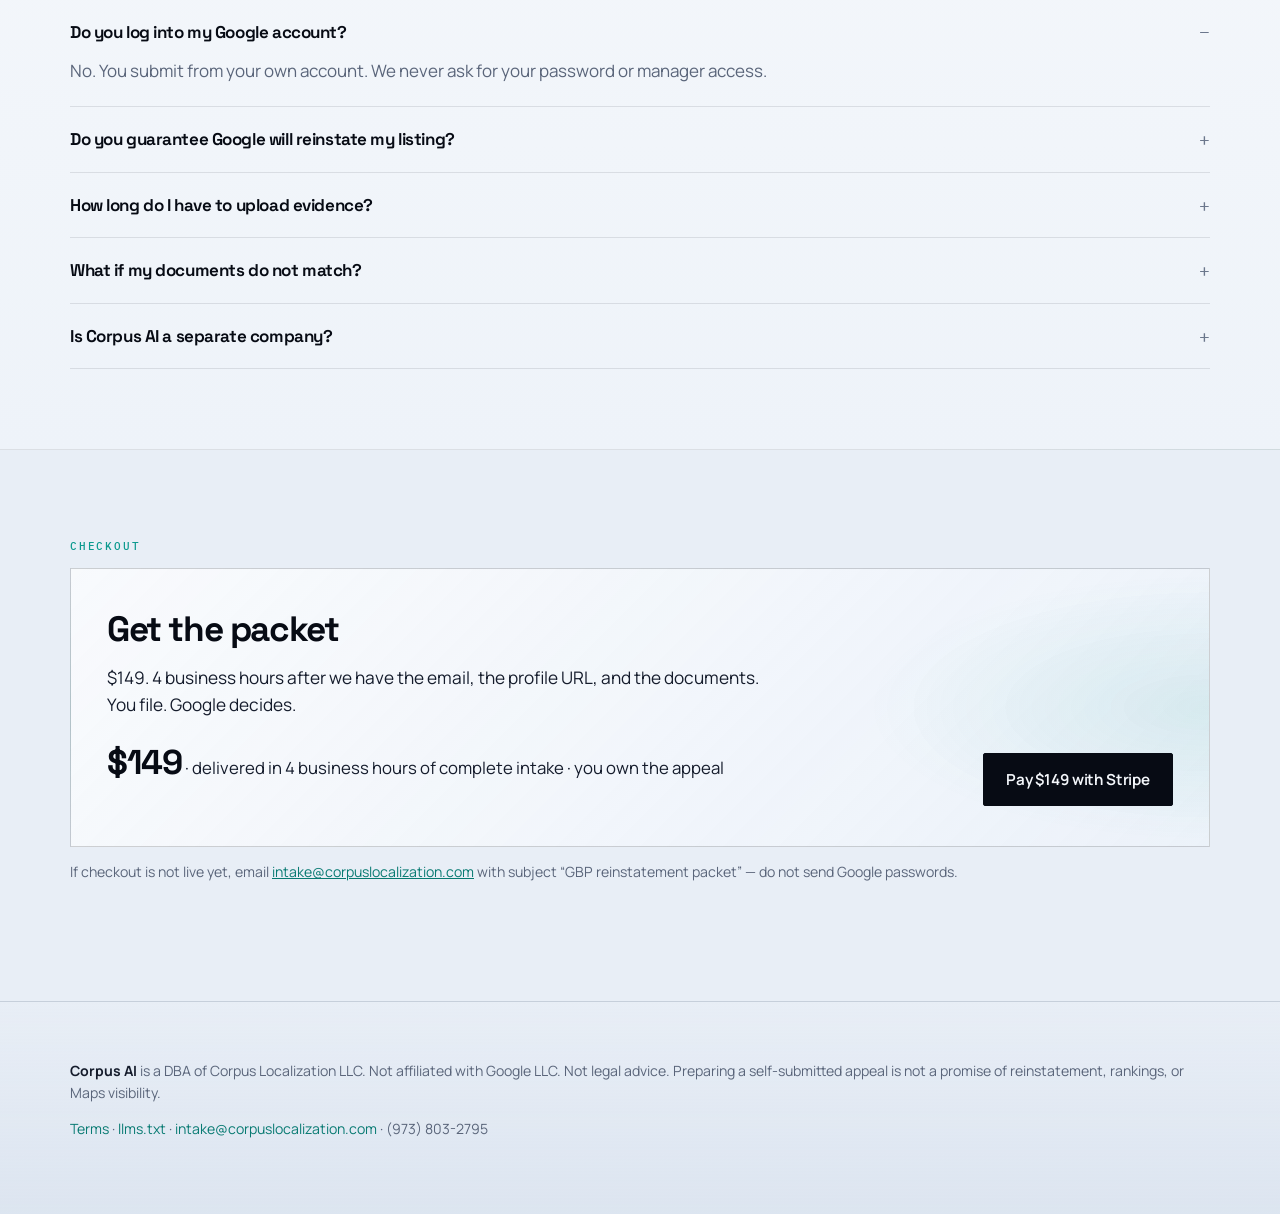
==== commit 2bc1f3ad: "Premium light-tech redesign (newco PR 28): motion, evidence console, same Stripe checkout and rails" ====
--- a/index.html
+++ b/index.html
@@ -8,7 +8,7 @@
   <link rel="canonical" href="https://nshempstead1.github.io/corpus-ai/">
   <meta name="robots" content="index,follow">
   <meta property="og:title" content="Google Business Profile suspended — evidence packet in 4 hours">
-  <meta property="og:description" content="$149. 4-hour SLA. Matching evidence, appeal letter, submission run sheet. You submit from your own account.">
+  <meta property="og:description" content="$149. 4-hour SLA. Matching evidence, appeal letter, 60-minute upload run sheet. You submit from your own account.">
   <meta property="og:url" content="https://nshempstead1.github.io/corpus-ai/">
   <meta property="og:type" content="website">
   <meta property="og:site_name" content="Corpus AI">
@@ -36,10 +36,10 @@
       },
       {
         "@type": "Question",
-        "name": "When do I upload evidence?",
-        "acceptedAnswer": {
-          "@type": "Answer",
-          "text": "In July 2026 Google updated the appeal flow so evidence attaches directly while filing. If your account still shows the separate evidence form, Google’s documentation says it must be submitted within 60 minutes of opening it. Either way: Google allows one appeal and, if denied, one additional review — so the packet is built to be complete before you open the appeals tool."
+        "name": "How long do I have to upload evidence?",
+        "acceptedAnswer": {
+          "@type": "Answer",
+          "text": "Google’s help documentation states that once the evidence form opens, you have 60 minutes to attach files or they may not go through. The packet includes a click-order run sheet so you can upload in one sitting."
         }
       },
       {
@@ -65,10 +65,10 @@
 <body>
   <header class="top">
     <div class="wrap bar">
-      <a class="brand" href="./">Corpus AI <span class="brand-line">Corpus Localization</span></a>
+      <a class="brand" href="./">Corpus <span class="ai">AI</span></a>
       <nav>
         <a href="#whats-in">What’s in it</a>
-        <a href="cost.html">Cost</a>
+        <a href="#price">Price</a>
         <a href="#faq">FAQ</a>
         <a class="nav-cta" href="#buy">Get the packet — $149</a>
       </nav>
@@ -77,32 +77,56 @@
 
   <main>
     <section class="hero">
-      <div class="wrap">
-        <p class="eyebrow">Google already suspended the listing. Produce the evidence.</p>
-        <h1>Google Business Profile suspended? Evidence packet ready in 4 hours.</h1>
-        <p class="lede">A local business whose Maps listing just went dark has to file a compliant appeal with matching documents. Google allows <strong>one appeal and one additional review</strong> — a mismatched or incomplete evidence package burns one of them. We assemble that folder, rename and check the documents, and write the &lt;1,000-character letter. <strong>You submit. We never take your Google login.</strong></p>
-        <p class="price-line"><span class="price">$149</span> · delivered in 4 business hours of complete intake · you own the appeal</p>
-        <p class="cta-row">
-          <a class="btn" id="buy-btn" href="#buy">Get the packet — $149</a>
-          <a class="btn ghost" href="#whats-in">See exactly what you get</a>
-        </p>
-        <p class="fine">Not affiliated with Google. Not legal advice. We do not guarantee reinstatement or rankings.</p>
+      <div class="hero-plane" aria-hidden="true"></div>
+      <div class="hero-noise" aria-hidden="true"></div>
+      <div class="hero-inner">
+        <div class="hero-copy">
+          <p class="hero-brand">Corpus <span class="ai">AI</span></p>
+          <div class="hero-rule" aria-hidden="true"></div>
+          <h1>Evidence packet ready in 4 hours when Maps goes dark.</h1>
+          <p class="lede">Upload-ready folder, matched documents, and a &lt;1,000-character appeal letter — you submit from your account. We never take your Google login.</p>
+          <p class="cta-row">
+            <a class="btn" id="buy-btn" href="#buy">Get the packet — $149</a>
+            <a class="btn ghost" href="#whats-in">See exactly what you get</a>
+          </p>
+          <p class="fine">Not affiliated with Google. Not legal advice. We do not guarantee reinstatement or rankings.</p>
+        </div>
+        <div class="hero-visual" aria-hidden="true">
+          <div class="console">
+            <div class="console-chrome">
+              <div class="console-dots"><span></span><span></span><span></span></div>
+              <span class="console-status">SLA · 4h</span>
+            </div>
+            <p class="console-title">GBP evidence console</p>
+            <p class="console-sub">Human-checked · name/address match · release gate</p>
+            <ul class="console-rows">
+              <li><span class="mark"></span><span>Violation diagnosis</span><span class="tag">Mapped</span></li>
+              <li><span class="mark"></span><span>Evidence bundle</span><span class="tag">Verified</span></li>
+              <li><span class="mark"></span><span>Appeal letter</span><span class="tag">&lt;1k chars</span></li>
+              <li><span class="mark"></span><span>60-min upload run sheet</span><span class="tag">Ready</span></li>
+            </ul>
+            <div class="console-meter"><span></span></div>
+            <div class="console-meta"><span>Packet build</span><span>Release pending</span></div>
+          </div>
+        </div>
       </div>
     </section>
 
     <section id="whats-in">
-      <div class="wrap split">
+      <div class="wrap split reveal">
         <div>
+          <p class="section-kicker">Deliverable</p>
           <h2>What’s in the $149 packet</h2>
           <ul class="checks">
             <li>Violation diagnosis — which policy likely tripped (name stuffing, NAP mismatch, service-area rules, address eligibility, account-level restriction)</li>
             <li>Profile-correction checklist — field edits to make <em>before</em> you appeal</li>
             <li>Evidence bundle — your license, registration, utility bill (≤90 days), lease or tax doc, and signage photos renamed, ordered, and checked for exact name/address match</li>
             <li>Appeal letter under 1,000 characters naming one violation and one fix</li>
-            <li>Submission run sheet — what to click, in what order, from which account</li>
+            <li>60-minute upload run sheet — what to click, in what order, from which account</li>
           </ul>
         </div>
         <div>
+          <p class="section-kicker">Boundaries</p>
           <h2>What is not included</h2>
           <ul class="no">
             <li>We do not log into your Google account</li>
@@ -117,7 +141,8 @@
     </section>
 
     <section class="alt" id="price">
-      <div class="wrap">
+      <div class="wrap reveal">
+        <p class="section-kicker">Market</p>
         <h2>What this costs vs who already sells it</h2>
         <p>Google’s own appeal form is free. Paid help is mostly done-for-you agencies that want dashboard access. A $40 software kit already exists. We sit in the middle: human-checked file, same day, no login.</p>
         <div class="table-wrap">
@@ -168,20 +193,22 @@
     </section>
 
     <section>
-      <div class="wrap">
+      <div class="wrap reveal">
+        <p class="section-kicker">Process</p>
         <h2>How it works</h2>
         <ol class="steps">
-          <li><strong>Pay $149.</strong> Stripe checkout. On the success page, send the suspension email, public profile URL, and the documents.</li>
-          <li><strong>We extract and check.</strong> Name and address on every document must match the profile, including suite line. Utility bill must be dated within 90 days. At least three documents from Google’s accepted list.</li>
-          <li><strong>A person releases the packet.</strong> Mismatches are a hold, not a ship. You get the folder and the letter, or a gap report.</li>
-          <li><strong>You upload in one sitting.</strong> Follow the run sheet. Do not add a Fiverr manager to the listing — Local Search Forum reports those accounts can cause another suspension.</li>
+          <li><div><strong>Pay $149.</strong> Stripe checkout. On the success page, send the suspension email, public profile URL, and the documents.</div></li>
+          <li><div><strong>We extract and check.</strong> Name and address on every document must match the profile, including suite line. Utility bill must be dated within 90 days. At least three documents from Google’s accepted list.</div></li>
+          <li><div><strong>A person releases the packet.</strong> Mismatches are a hold, not a ship. You get the folder and the letter, or a gap report.</div></li>
+          <li><div><strong>You upload in one sitting.</strong> Follow the run sheet. Do not add a Fiverr manager to the listing — Local Search Forum reports those accounts can cause another suspension.</div></li>
         </ol>
       </div>
     </section>
 
     <section class="alt" id="faq">
-      <div class="wrap">
-        <h2>FAQ</h2>
+      <div class="wrap reveal">
+        <p class="section-kicker">FAQ</p>
+        <h2>Questions operators ask</h2>
         <details open>
           <summary>Do you log into my Google account?</summary>
           <p>No. You submit from your own account. We never ask for your password or manager access.</p>
@@ -191,43 +218,49 @@
           <p>No. We guarantee a complete, policy-mapped packet within 4 business hours of complete intake. Google’s decision is Google’s. Appealing a profile that still violates the rules can make the next review harder.</p>
         </details>
         <details>
-          <summary>When do I upload evidence?</summary>
-          <p>In July 2026 Google updated the appeal flow so evidence attaches directly while filing (support.google.com/business/answer/4569145). If your account still shows the separate evidence form, Google says it must be submitted within 60 minutes of opening it. Reviews take up to 5 business days, and you get one appeal plus one additional review — your first submission should be the strong one.</p>
+          <summary>How long do I have to upload evidence?</summary>
+          <p>Google’s help documentation (support.google.com/business/answer/4569145) states that once the evidence form opens, you have 60 minutes to attach files or they may not go through.</p>
         </details>
         <details>
           <summary>What if my documents do not match?</summary>
           <p>We do not fabricate documents. You get a gap report of what is missing, or a refund.</p>
         </details>
         <details>
-          <summary>Is Corpus Localization a different company?</summary>
-          <p>No. Corpus AI is the public brand. Corpus Localization (certified translations) is a line under Corpus AI — same LLC. This packet is not a certified translation. Leave translation reviews on the translation listing.</p>
+          <summary>Is Corpus AI a separate company?</summary>
+          <p>No. Corpus AI is a DBA of Corpus Localization LLC. This product is not a certified translation. Reviews for this packet should not be left on the translation listing.</p>
         </details>
       </div>
     </section>
 
     <section id="buy">
-      <div class="wrap buy">
-        <h2>Get the packet</h2>
-        <p class="lede">$149. 4 business hours after we have the email, the profile URL, and the documents. You file. Google decides.</p>
-        <p class="cta-row">
-          <a class="btn" id="pay-btn" href="https://buy.stripe.com/8x200b8hPf1L8pl6RFco11h">Pay $149 with Stripe</a>
-        </p>
-        <p class="fine">Need a PO, or questions before you pay? Email <a href="mailto:intake@corpuslocalization.com?subject=GBP%20reinstatement%20packet">intake@corpuslocalization.com</a> with subject “GBP reinstatement packet” — do not send Google passwords.</p>
+      <div class="wrap buy reveal">
+        <p class="section-kicker">Checkout</p>
+        <div class="buy-panel">
+          <div>
+            <h2>Get the packet</h2>
+            <p class="lede">$149. 4 business hours after we have the email, the profile URL, and the documents. You file. Google decides.</p>
+            <p class="price-line"><span class="price">$149</span> · delivered in 4 business hours of complete intake · you own the appeal</p>
+          </div>
+          <p class="cta-row" style="margin:0">
+            <a class="btn" id="pay-btn" href="https://buy.stripe.com/8x200b8hPf1L8pl6RFco11h">Pay $149 with Stripe</a>
+          </p>
+        </div>
+        <p class="fine">If checkout is not live yet, email <a href="mailto:intake@corpuslocalization.com?subject=GBP%20reinstatement%20packet">intake@corpuslocalization.com</a> with subject “GBP reinstatement packet” — do not send Google passwords.</p>
       </div>
     </section>
   </main>
 
   <footer>
     <div class="wrap">
-      <p><strong>Corpus AI</strong> is the public brand of Corpus Localization LLC. Certified translations ship as <strong>Corpus Localization</strong>, a line under Corpus AI. Not affiliated with Google LLC. Not legal advice. Preparing a self-submitted appeal is not a promise of reinstatement, rankings, or Maps visibility. Packet reviews do not belong on the translation listing.</p>
+      <p><strong>Corpus AI</strong> is a DBA of Corpus Localization LLC. Not affiliated with Google LLC. Not legal advice. Preparing a self-submitted appeal is not a promise of reinstatement, rankings, or Maps visibility.</p>
       <p>
-        <a href="cost.html">Cost</a>
-        · <a href="terms.html">Terms</a>
-        · <a href="https://nshempstead1.github.io/corpus-ai-hub/">All Corpus AI lines</a>
+        <a href="terms.html">Terms</a>
+        · <a href="llms.txt">llms.txt</a>
         · <a href="mailto:intake@corpuslocalization.com">intake@corpuslocalization.com</a>
         · (973) 803-2795
       </p>
     </div>
   </footer>
+  <script src="motion.js" defer></script>
 </body>
 </html>
--- a/styles.css
+++ b/styles.css
@@ -1,16 +1,29 @@
+@import url("https://fonts.googleapis.com/css2?family=IBM+Plex+Mono:wght@400;500&family=Manrope:wght@400;500;600;700&family=Space+Grotesk:wght@500;600;700&display=swap");
+
 :root {
-  --ink: #12141a;
-  --muted: #4b5160;
-  --bg: #f4f1ea;
-  --paper: #fffcf7;
-  --line: #d9d3c7;
-  --accent: #1c4a38;
-  --accent-2: #16392c;
-  --us: #e8f0eb;
-  --no: #6b2c2c;
-  --font: "Iowan Old Style", "Palatino Linotype", Palatino, Georgia, serif;
-  --sans: "Avenir Next", "Segoe UI", system-ui, sans-serif;
-}
+  --ink: #070b14;
+  --ink-soft: #151c2c;
+  --muted: #5a657a;
+  --bg: #e8eef6;
+  --bg-mid: #dce5f0;
+  --paper: #f4f7fb;
+  --line: rgba(7, 11, 20, 0.1);
+  --line-strong: rgba(7, 11, 20, 0.18);
+  --accent: #0d9a8f;
+  --accent-2: #087a72;
+  --accent-bright: #2dd4bf;
+  --accent-soft: rgba(13, 154, 143, 0.14);
+  --us: rgba(13, 154, 143, 0.12);
+  --no: #a33a3a;
+  --steel: #6b778c;
+  --console: #0a101c;
+  --display: "Space Grotesk", "Avenir Next", sans-serif;
+  --sans: "Manrope", "Segoe UI", system-ui, sans-serif;
+  --mono: "IBM Plex Mono", ui-monospace, monospace;
+  --radius: 2px;
+  --ease: cubic-bezier(0.22, 1, 0.36, 1);
+}
+
 * { box-sizing: border-box; }
 html { scroll-behavior: smooth; }
 body {
@@ -20,84 +33,625 @@
   font-family: var(--sans);
   font-size: 17px;
   line-height: 1.55;
-}
-.wrap { width: min(1040px, calc(100% - 32px)); margin: 0 auto; }
+  -webkit-font-smoothing: antialiased;
+}
+
+.wrap { width: min(1140px, calc(100% - 40px)); margin: 0 auto; }
+
+/* —— Header —— */
 .top {
-  position: sticky; top: 0; z-index: 5;
-  background: rgba(244,241,234,.92);
-  backdrop-filter: blur(8px);
+  position: sticky;
+  top: 0;
+  z-index: 40;
+  background: rgba(232, 238, 246, 0.72);
+  backdrop-filter: blur(16px) saturate(1.35);
   border-bottom: 1px solid var(--line);
 }
-.bar { display: flex; align-items: center; justify-content: space-between; gap: 16px; padding: 12px 0; }
+.bar {
+  display: flex;
+  align-items: center;
+  justify-content: space-between;
+  gap: 16px;
+  padding: 15px 0;
+}
 .brand {
-  display: flex;
-  flex-direction: column;
-  font-family: var(--font);
+  font-family: var(--display);
   font-weight: 700;
-  font-size: 1.15rem;
+  font-size: 1.25rem;
+  letter-spacing: -0.045em;
   color: var(--ink);
   text-decoration: none;
-  letter-spacing: .01em;
-  line-height: 1.15;
-}
-.brand-line {
-  font-family: var(--sans);
-  font-size: .62rem;
+}
+.brand .ai { color: var(--accent); }
+nav {
+  display: flex;
+  gap: 22px;
+  align-items: center;
+  flex-wrap: wrap;
+}
+nav a {
+  color: var(--muted);
+  text-decoration: none;
+  font-size: 0.9rem;
+  font-weight: 500;
+  transition: color 0.2s var(--ease);
+}
+nav a:hover { color: var(--ink); }
+.nav-cta {
+  color: var(--ink) !important;
   font-weight: 650;
-  letter-spacing: .08em;
+  padding: 8px 14px;
+  border: 1px solid var(--line-strong);
+  background: rgba(255, 255, 255, 0.65);
+  transition: border-color 0.2s var(--ease), background 0.2s var(--ease), color 0.2s var(--ease);
+}
+.nav-cta:hover {
+  border-color: var(--accent);
+  background: var(--accent-soft);
+  color: var(--accent-2) !important;
+}
+
+/* —— Hero —— */
+.hero {
+  position: relative;
+  isolation: isolate;
+  min-height: min(100svh, 920px);
+  display: flex;
+  align-items: flex-end;
+  padding: 0;
+  overflow: hidden;
+}
+.hero-plane {
+  position: absolute;
+  inset: 0;
+  z-index: -2;
+  background:
+    linear-gradient(180deg, transparent 28%, rgba(232, 238, 246, 0.55) 62%, var(--bg) 100%),
+    radial-gradient(ellipse 55% 50% at 82% 18%, rgba(13, 154, 143, 0.28), transparent 60%),
+    radial-gradient(ellipse 40% 45% at 8% 55%, rgba(56, 100, 180, 0.16), transparent 55%),
+    radial-gradient(ellipse 70% 40% at 45% 100%, rgba(120, 140, 180, 0.18), transparent 60%),
+    linear-gradient(145deg, #cfd9e8 0%, #e8eef6 38%, #d5e0ee 72%, #c8d4e4 100%);
+  animation: atmosphere 14s var(--ease) infinite alternate;
+}
+.hero-plane::before {
+  content: "";
+  position: absolute;
+  inset: 0;
+  background-image:
+    linear-gradient(rgba(7, 11, 20, 0.055) 1px, transparent 1px),
+    linear-gradient(90deg, rgba(7, 11, 20, 0.055) 1px, transparent 1px);
+  background-size: 48px 48px;
+  mask-image: radial-gradient(ellipse 80% 75% at 72% 32%, #000 15%, transparent 72%);
+  animation: grid-drift 24s linear infinite;
+}
+.hero-plane::after {
+  content: "";
+  position: absolute;
+  width: min(78vw, 860px);
+  height: min(78vw, 860px);
+  right: -10%;
+  top: -18%;
+  border-radius: 50%;
+  border: 1px solid rgba(13, 154, 143, 0.28);
+  box-shadow:
+    0 0 0 56px rgba(13, 154, 143, 0.06),
+    0 0 0 112px rgba(13, 154, 143, 0.035),
+    inset 0 0 80px rgba(13, 154, 143, 0.06);
+  animation: ring-pulse 9s var(--ease) infinite alternate;
+  pointer-events: none;
+}
+.hero-noise {
+  position: absolute;
+  inset: 0;
+  z-index: -1;
+  opacity: 0.035;
+  pointer-events: none;
+  background-image: url("data:image/svg+xml,%3Csvg viewBox='0 0 200 200' xmlns='http://www.w3.org/2000/svg'%3E%3Cfilter id='n'%3E%3CfeTurbulence type='fractalNoise' baseFrequency='0.85' numOctaves='4' stitchTiles='stitch'/%3E%3C/filter%3E%3Crect width='100%25' height='100%25' filter='url(%23n)'/%3E%3C/svg%3E");
+}
+
+.hero-inner {
+  width: min(1140px, calc(100% - 40px));
+  margin: 0 auto;
+  padding: 128px 0 64px;
+  display: grid;
+  grid-template-columns: minmax(0, 1fr) minmax(0, 1.05fr);
+  gap: 40px;
+  align-items: end;
+}
+
+.hero-copy { animation: rise 0.95s var(--ease) both; }
+.hero-brand {
+  font-family: var(--display);
+  font-weight: 700;
+  font-size: clamp(3.2rem, 8vw, 5.8rem);
+  letter-spacing: -0.06em;
+  line-height: 0.9;
+  margin: 0 0 12px;
+  color: var(--ink);
+}
+.hero-brand .ai { color: var(--accent); }
+.hero-rule {
+  width: 56px;
+  height: 3px;
+  background: linear-gradient(90deg, var(--accent), var(--accent-bright));
+  margin: 0 0 28px;
+  transform-origin: left;
+  animation: rule-draw 0.8s var(--ease) 0.35s both;
+}
+.hero h1 {
+  font-family: var(--display);
+  font-weight: 600;
+  font-size: clamp(1.4rem, 2.5vw, 1.95rem);
+  letter-spacing: -0.035em;
+  line-height: 1.22;
+  margin: 0 0 14px;
+  max-width: 20ch;
+  color: var(--ink-soft);
+}
+.hero .lede {
+  margin: 0;
+  max-width: 36ch;
+  color: var(--muted);
+  font-size: 1.06rem;
+}
+.hero .cta-row {
+  margin: 30px 0 14px;
+  animation: rise 1s var(--ease) 0.18s both;
+}
+.hero .fine { animation: rise 1s var(--ease) 0.3s both; }
+
+/* Product visual */
+.hero-visual {
+  position: relative;
+  animation: rise 1.1s var(--ease) 0.14s both, float-y 7.5s ease-in-out 1.3s infinite;
+}
+.console {
+  position: relative;
+  background:
+    radial-gradient(ellipse 80% 50% at 80% 0%, rgba(13, 154, 143, 0.18), transparent 55%),
+    linear-gradient(165deg, #0d1524 0%, #0a101c 50%, #0e1726 100%);
+  color: #e8eef7;
+  border: 1px solid rgba(255, 255, 255, 0.1);
+  padding: 24px 24px 22px;
+  min-height: 380px;
+  box-shadow:
+    0 28px 60px rgba(7, 11, 20, 0.22),
+    0 8px 20px rgba(7, 11, 20, 0.12);
+  overflow: hidden;
+}
+.console::before {
+  content: "";
+  position: absolute;
+  inset: 0;
+  background: linear-gradient(105deg, transparent 35%, rgba(45, 212, 191, 0.07) 50%, transparent 65%);
+  background-size: 220% 100%;
+  animation: scan 5.2s linear infinite;
+  pointer-events: none;
+}
+.console::after {
+  content: "";
+  position: absolute;
+  top: 0;
+  left: 0;
+  right: 0;
+  height: 1px;
+  background: linear-gradient(90deg, transparent, rgba(45, 212, 191, 0.55), transparent);
+}
+.console-chrome {
+  display: flex;
+  align-items: center;
+  justify-content: space-between;
+  margin-bottom: 20px;
+  font-size: 0.68rem;
+  letter-spacing: 0.1em;
   text-transform: uppercase;
+  color: rgba(232, 238, 247, 0.5);
+  font-family: var(--mono);
+}
+.console-dots { display: flex; gap: 6px; }
+.console-dots span {
+  width: 7px;
+  height: 7px;
+  background: rgba(232, 238, 247, 0.2);
+}
+.console-status { color: var(--accent-bright); }
+.console-title {
+  font-family: var(--display);
+  font-size: 1.25rem;
+  font-weight: 600;
+  letter-spacing: -0.025em;
+  margin: 0 0 6px;
+}
+.console-sub {
+  margin: 0 0 20px;
+  font-size: 0.86rem;
+  color: rgba(232, 238, 247, 0.55);
+  font-family: var(--mono);
+}
+.console-rows {
+  display: grid;
+  gap: 8px;
+  margin: 0;
+  padding: 0;
+  list-style: none;
+}
+.console-rows li {
+  display: grid;
+  grid-template-columns: 18px 1fr auto;
+  gap: 12px;
+  align-items: center;
+  padding: 11px 13px;
+  background: rgba(255, 255, 255, 0.035);
+  border: 1px solid rgba(255, 255, 255, 0.07);
+  font-size: 0.9rem;
+  transition: background 0.25s var(--ease);
+}
+.console-rows li:hover { background: rgba(255, 255, 255, 0.06); }
+.console-rows .mark {
+  width: 9px;
+  height: 9px;
+  background: var(--accent-bright);
+  box-shadow: 0 0 0 3px rgba(45, 212, 191, 0.22);
+}
+.console-rows .tag {
+  font-size: 0.65rem;
+  letter-spacing: 0.08em;
+  text-transform: uppercase;
+  color: rgba(232, 238, 247, 0.42);
+  font-family: var(--mono);
+}
+.console-meter {
+  margin-top: 20px;
+  height: 3px;
+  background: rgba(255, 255, 255, 0.08);
+  overflow: hidden;
+}
+.console-meter > span {
+  display: block;
+  height: 100%;
+  width: 72%;
+  background: linear-gradient(90deg, var(--accent), var(--accent-bright));
+  animation: meter 2.8s var(--ease) infinite alternate;
+}
+.console-meta {
+  display: flex;
+  justify-content: space-between;
+  margin-top: 10px;
+  font-family: var(--mono);
+  font-size: 0.65rem;
+  letter-spacing: 0.06em;
+  text-transform: uppercase;
+  color: rgba(232, 238, 247, 0.38);
+}
+
+/* —— Shared —— */
+h1, h2 {
+  font-family: var(--display);
+  letter-spacing: -0.04em;
+  line-height: 1.12;
+  margin: 0 0 16px;
+}
+h2 { font-size: clamp(1.65rem, 3vw, 2.2rem); }
+.lede { font-size: 1.08rem; max-width: 62ch; color: var(--ink-soft); }
+.price-line { font-size: 1.05rem; color: var(--ink-soft); }
+.price {
+  font-family: var(--display);
+  font-size: 2.15rem;
+  font-weight: 700;
+  letter-spacing: -0.04em;
+  color: var(--ink);
+}
+.cta-row {
+  display: flex;
+  gap: 12px;
+  flex-wrap: wrap;
+  margin: 22px 0;
+}
+.btn {
+  display: inline-flex;
+  align-items: center;
+  justify-content: center;
+  background: var(--ink);
+  color: #f4f7fb;
+  text-decoration: none;
+  padding: 14px 22px;
+  border-radius: var(--radius);
+  font-weight: 650;
+  font-size: 0.95rem;
+  letter-spacing: -0.01em;
+  border: 1px solid var(--ink);
+  transition: transform 0.25s var(--ease), background 0.2s var(--ease), border-color 0.2s var(--ease), box-shadow 0.25s var(--ease);
+}
+.btn:hover {
+  background: var(--accent);
+  border-color: var(--accent);
+  transform: translateY(-2px);
+  box-shadow: 0 10px 28px rgba(13, 154, 143, 0.28);
+}
+.btn.ghost {
+  background: rgba(255, 255, 255, 0.45);
+  color: var(--ink);
+  border-color: var(--line-strong);
+}
+.btn.ghost:hover {
+  background: #fff;
+  border-color: var(--ink);
+  color: var(--ink);
+  box-shadow: none;
+}
+.fine { color: var(--muted); font-size: 0.88rem; }
+.fine a { color: var(--accent-2); }
+
+section {
+  padding: 80px 0;
+  position: relative;
+}
+section.alt {
+  background:
+    radial-gradient(ellipse 60% 40% at 100% 0%, rgba(13, 154, 143, 0.06), transparent 50%),
+    linear-gradient(180deg, var(--paper), #eef3f9);
+  border-block: 1px solid var(--line);
+}
+.section-kicker {
+  font-family: var(--mono);
+  font-size: 0.7rem;
+  letter-spacing: 0.16em;
+  text-transform: uppercase;
+  color: var(--accent);
+  font-weight: 500;
+  margin: 0 0 12px;
+}
+
+.split {
+  display: grid;
+  grid-template-columns: 1fr 1fr;
+  gap: 52px;
+}
+ul.checks, ul.no {
+  padding-left: 0;
+  list-style: none;
+  margin: 0;
+}
+ul.checks li, ul.no li {
+  position: relative;
+  margin: 0 0 14px;
+  padding-left: 1.4rem;
+  color: var(--ink-soft);
+}
+ul.checks li::before {
+  content: "";
+  position: absolute;
+  left: 0;
+  top: 0.55em;
+  width: 8px;
+  height: 8px;
+  background: var(--accent);
+}
+ul.no li::before {
+  content: "";
+  position: absolute;
+  left: 0;
+  top: 0.55em;
+  width: 8px;
+  height: 2px;
+  background: var(--no);
+}
+
+.table-wrap {
+  overflow-x: auto;
+  margin: 28px 0;
+  border: 1px solid var(--line);
+  background: rgba(255, 255, 255, 0.62);
+  -webkit-overflow-scrolling: touch;
+}
+table {
+  width: 100%;
+  min-width: 640px;
+  border-collapse: collapse;
+  font-size: 0.95rem;
+}
+th, td {
+  text-align: left;
+  padding: 14px 16px;
+  border-bottom: 1px solid var(--line);
+  vertical-align: top;
+}
+th {
+  font-family: var(--mono);
+  font-size: 0.68rem;
+  text-transform: uppercase;
+  letter-spacing: 0.1em;
   color: var(--muted);
-  margin-top: 3px;
-}
-nav { display: flex; gap: 18px; align-items: center; flex-wrap: wrap; }
-nav a { color: var(--muted); text-decoration: none; font-size: .92rem; }
-nav a:hover { color: var(--ink); }
-.nav-cta { color: var(--accent) !important; font-weight: 650; }
-.hero { padding: 56px 0 40px; }
-h1, h2 { font-family: var(--font); line-height: 1.2; margin: 0 0 16px; }
-h1 { font-size: clamp(2rem, 4.2vw, 3.1rem); max-width: 18ch; }
-h2 { font-size: 1.65rem; }
-.eyebrow { text-transform: uppercase; letter-spacing: .08em; font-size: .78rem; color: var(--accent); font-weight: 700; margin: 0 0 10px; }
-.lede { font-size: 1.12rem; max-width: 62ch; color: #2a2e38; }
-.price-line { font-size: 1.05rem; }
-.price { font-family: var(--font); font-size: 2rem; font-weight: 700; }
-.cta-row { display: flex; gap: 12px; flex-wrap: wrap; margin: 22px 0; }
-.btn {
-  display: inline-block;
-  background: var(--accent);
-  color: #f7fff9;
-  text-decoration: none;
-  padding: 12px 18px;
-  border-radius: 6px;
+  font-weight: 500;
+  background: rgba(255, 255, 255, 0.5);
+}
+tr:last-child td { border-bottom: 0; }
+tr.us {
+  background: var(--us);
   font-weight: 650;
 }
-.btn:hover { background: var(--accent-2); }
-.btn.ghost { background: transparent; color: var(--ink); border: 1px solid var(--ink); }
-.fine { color: var(--muted); font-size: .88rem; }
-section { padding: 48px 0; }
-section.alt { background: var(--paper); border-block: 1px solid var(--line); }
-.split { display: grid; grid-template-columns: 1fr 1fr; gap: 36px; }
-ul.checks, ul.no { padding-left: 1.1rem; }
-ul.checks li { margin: 0 0 10px; }
-ul.no li { margin: 0 0 10px; }
-.table-wrap { overflow-x: auto; margin: 20px 0; }
-table { width: 100%; border-collapse: collapse; font-size: .95rem; }
-th, td { text-align: left; padding: 10px 12px; border-bottom: 1px solid var(--line); vertical-align: top; }
-th { font-size: .78rem; text-transform: uppercase; letter-spacing: .06em; color: var(--muted); }
-tr.us { background: var(--us); font-weight: 600; }
-ol.steps { padding-left: 1.2rem; }
-ol.steps li { margin: 0 0 14px; max-width: 70ch; }
-details { border-bottom: 1px solid var(--line); padding: 12px 0; }
-summary { cursor: pointer; font-weight: 650; }
-details p { margin: 8px 0 0; max-width: 70ch; }
-.buy { text-align: left; }
-.article h1 { max-width: 28ch; }
-.article p, .article li { max-width: 70ch; }
-.article h3 { font-family: var(--font); font-size: 1.2rem; margin: 28px 0 8px; }
-footer { padding: 32px 0 48px; color: var(--muted); font-size: .88rem; border-top: 1px solid var(--line); }
-footer a { color: var(--accent); }
-@media (max-width: 800px) {
-  .split { grid-template-columns: 1fr; }
+tr.us td:first-child { box-shadow: inset 3px 0 0 var(--accent); }
+
+ol.steps {
+  padding-left: 0;
+  list-style: none;
+  counter-reset: step;
+  margin: 0;
+}
+ol.steps li {
+  counter-increment: step;
+  display: grid;
+  grid-template-columns: 56px 1fr;
+  gap: 20px;
+  padding: 24px 0;
+  border-bottom: 1px solid var(--line);
+  max-width: 72ch;
+}
+ol.steps li:last-child { border-bottom: 0; }
+ol.steps li::before {
+  content: counter(step, decimal-leading-zero);
+  font-family: var(--mono);
+  font-weight: 500;
+  font-size: 1rem;
+  letter-spacing: 0.02em;
+  color: var(--accent);
+  line-height: 1.5;
+}
+
+details {
+  border-bottom: 1px solid var(--line);
+  padding: 18px 0;
+}
+summary {
+  cursor: pointer;
+  font-weight: 650;
+  font-family: var(--display);
+  letter-spacing: -0.025em;
+  list-style: none;
+  display: flex;
+  justify-content: space-between;
+  gap: 16px;
+  align-items: center;
+}
+summary::-webkit-details-marker { display: none; }
+summary::after {
+  content: "+";
+  font-family: var(--mono);
+  font-weight: 400;
+  color: var(--steel);
+  font-size: 1.15rem;
+}
+details[open] summary::after { content: "−"; }
+details p {
+  margin: 12px 0 4px;
+  max-width: 70ch;
+  color: var(--muted);
+}
+
+.buy {
+  text-align: left;
+  padding: 8px 0 24px;
+}
+.buy-panel {
+  display: grid;
+  grid-template-columns: 1.25fr auto;
+  gap: 36px;
+  align-items: end;
+  margin-top: 8px;
+  padding: 40px 36px;
+  background:
+    radial-gradient(ellipse 50% 80% at 100% 50%, rgba(13, 154, 143, 0.1), transparent 60%),
+    linear-gradient(135deg, rgba(255, 255, 255, 0.7), rgba(236, 242, 250, 0.9));
+  border: 1px solid var(--line-strong);
+}
+
+.page-hero {
+  min-height: auto;
+  align-items: stretch;
+}
+.page-body {
+  position: relative;
+  width: min(720px, calc(100% - 40px));
+  margin: 0 auto;
+  padding: 110px 0 72px;
+}
+.page-body.wide {
+  width: min(1140px, calc(100% - 40px));
+}
+.page-body .hero-brand {
+  font-size: clamp(2.2rem, 7vw, 3.6rem);
+  margin-bottom: 8px;
+}
+.page-body h2 { margin-top: 36px; }
+
+footer {
+  padding: 44px 0 60px;
+  color: var(--muted);
+  font-size: 0.88rem;
+  border-top: 1px solid var(--line);
+  background: linear-gradient(180deg, transparent, rgba(190, 205, 225, 0.28));
+}
+footer a { color: var(--accent-2); text-decoration: none; }
+footer a:hover { text-decoration: underline; }
+footer strong { color: var(--ink-soft); }
+
+.reveal {
+  opacity: 0;
+  transform: translateY(26px);
+  transition: opacity 0.75s var(--ease), transform 0.75s var(--ease);
+}
+.reveal.in {
+  opacity: 1;
+  transform: none;
+}
+
+@keyframes atmosphere {
+  from { filter: saturate(1) brightness(1); }
+  to { filter: saturate(1.12) brightness(1.04); }
+}
+@keyframes grid-drift {
+  from { background-position: 0 0, 0 0; }
+  to { background-position: 48px 48px, 48px 48px; }
+}
+@keyframes ring-pulse {
+  from { transform: scale(1); opacity: 0.8; }
+  to { transform: scale(1.05); opacity: 1; }
+}
+@keyframes rise {
+  from { opacity: 0; transform: translateY(32px); }
+  to { opacity: 1; transform: none; }
+}
+@keyframes float-y {
+  0%, 100% { transform: translateY(0); }
+  50% { transform: translateY(-12px); }
+}
+@keyframes scan {
+  from { background-position: 120% 0; }
+  to { background-position: -120% 0; }
+}
+@keyframes meter {
+  from { width: 55%; }
+  to { width: 88%; }
+}
+@keyframes rule-draw {
+  from { transform: scaleX(0); opacity: 0; }
+  to { transform: scaleX(1); opacity: 1; }
+}
+
+@media (prefers-reduced-motion: reduce) {
+  *, *::before, *::after {
+    animation: none !important;
+    transition: none !important;
+  }
+  .reveal { opacity: 1; transform: none; }
+}
+
+@media (max-width: 900px) {
+  .hero-inner {
+    grid-template-columns: 1fr;
+    gap: 40px;
+    padding: 104px 0 52px;
+    align-items: start;
+  }
+  .hero {
+    min-height: auto;
+    align-items: stretch;
+  }
+  .hero-brand { font-size: clamp(2.8rem, 13vw, 4rem); }
+  .hero h1 { max-width: none; }
+  .split { grid-template-columns: 1fr; gap: 40px; }
+  .buy-panel {
+    grid-template-columns: 1fr;
+    padding: 28px 22px;
+  }
   nav .nav-cta { display: none; }
-  h1 { max-width: none; }
-}
+}
+
+@media (max-width: 640px) {
+  nav a:not(.nav-cta) { display: none; }
+  .wrap, .hero-inner, .page-body, .page-body.wide {
+    width: min(1140px, calc(100% - 28px));
+  }
+  .cta-row .btn { width: 100%; }
+  ol.steps li { grid-template-columns: 40px 1fr; gap: 12px; }
+}
